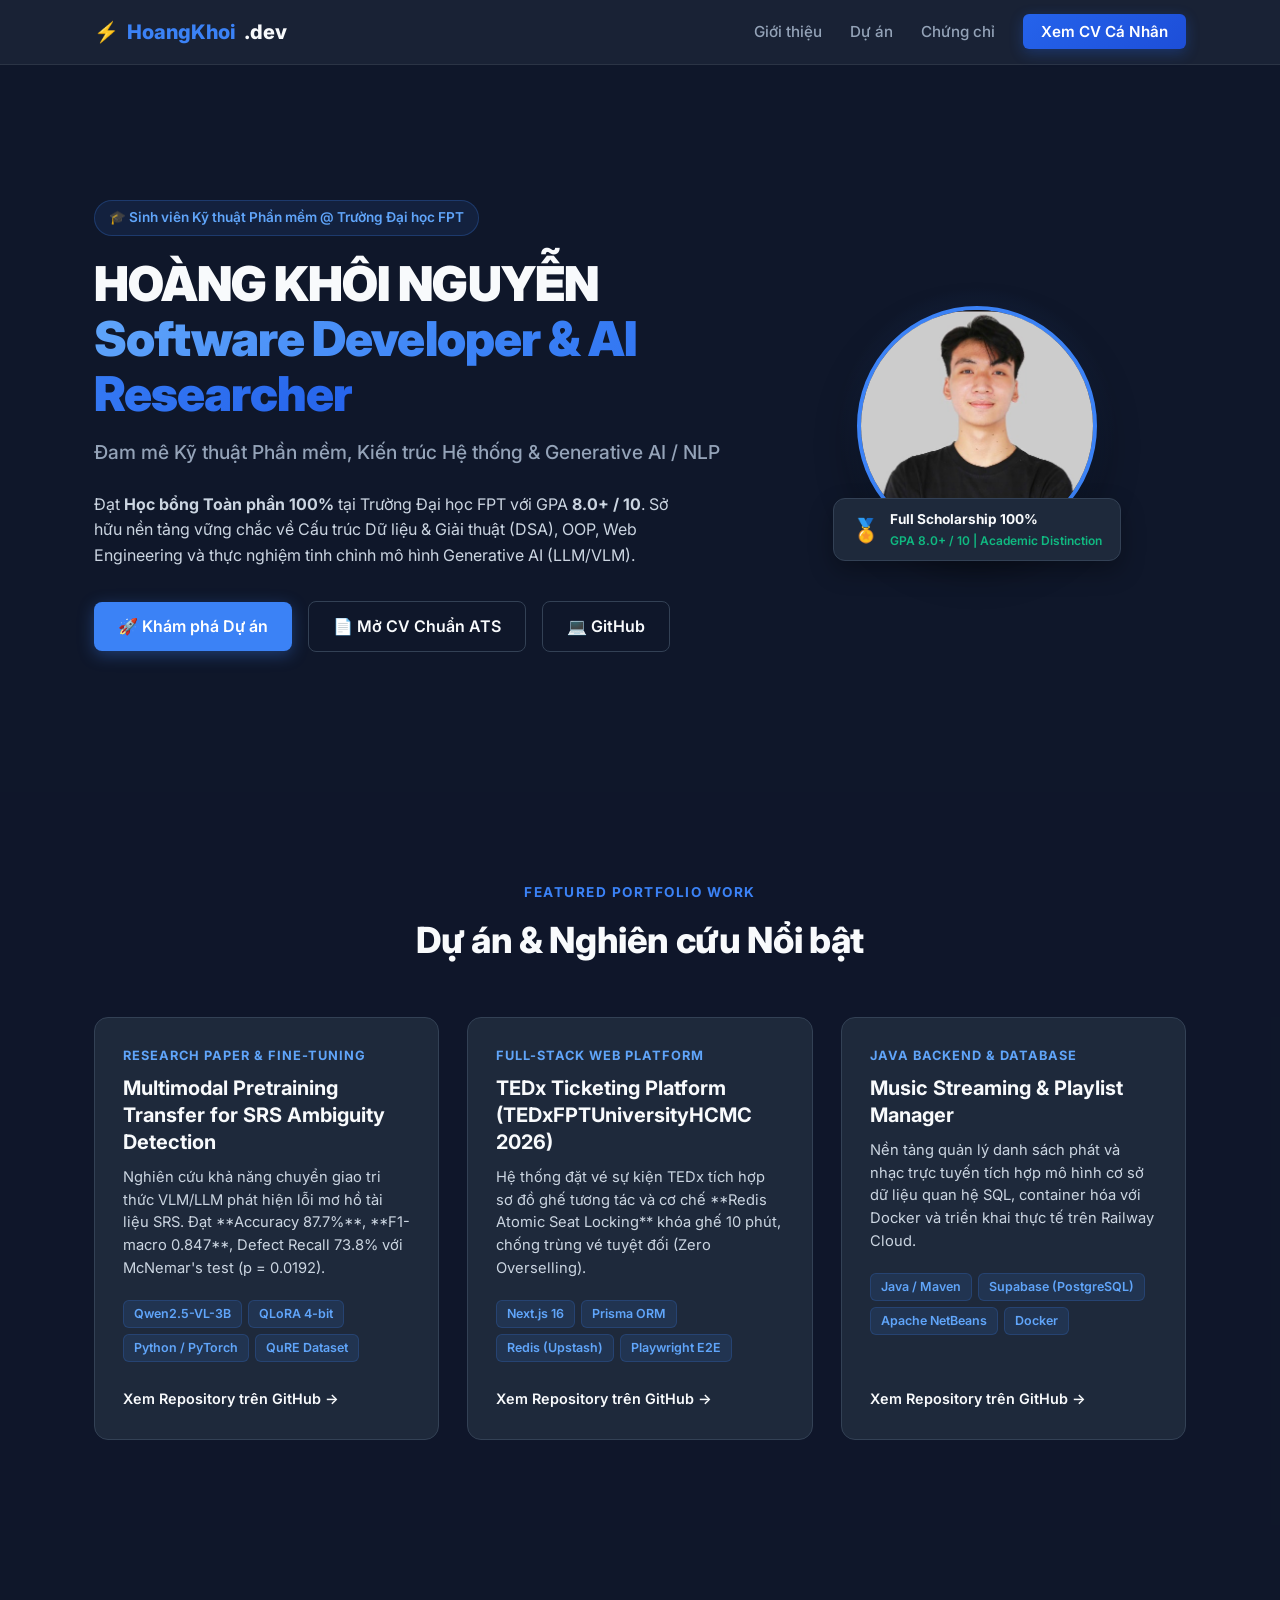
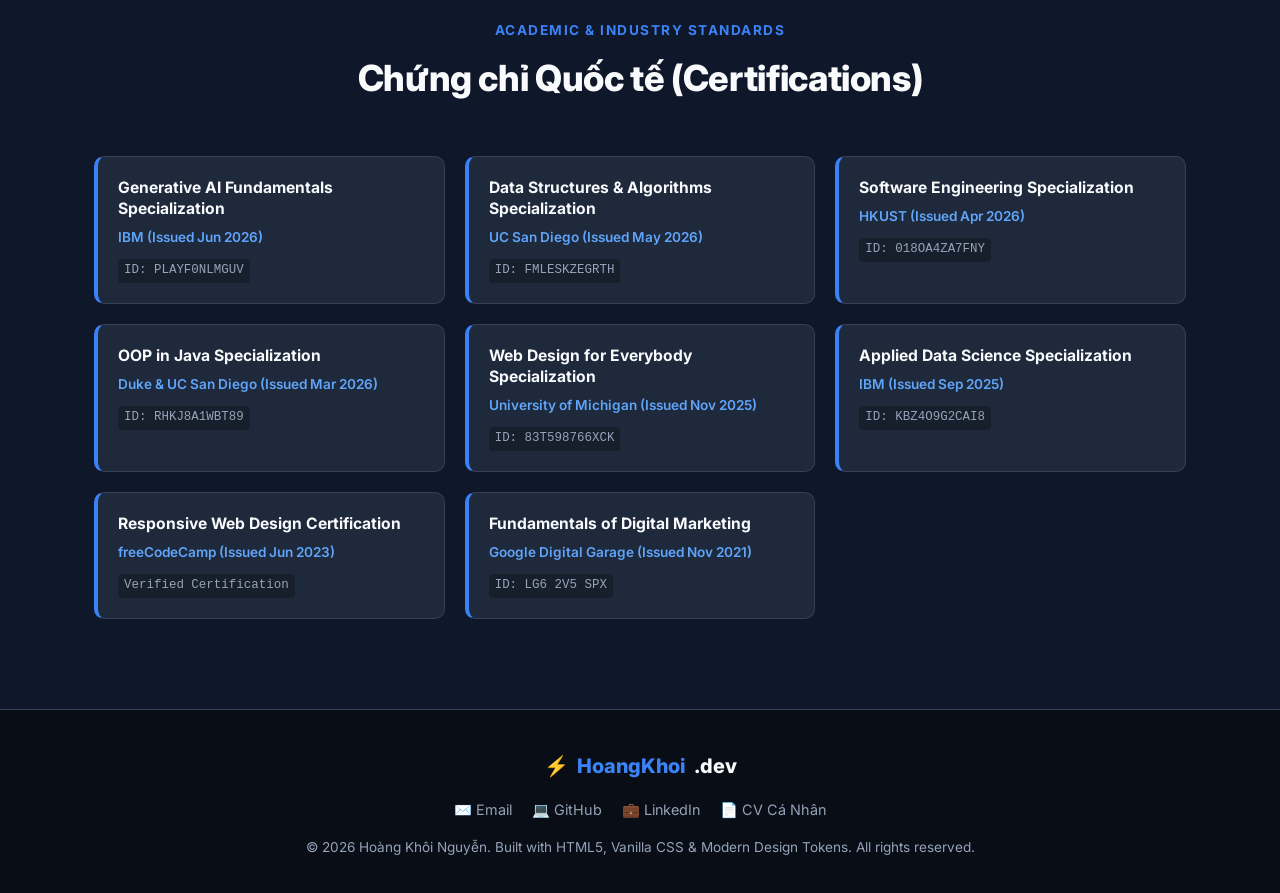
==== index.html @ f11541a6 "feat: initial commit for personal portfolio and interactive CV project" ====
<!DOCTYPE html>
<html lang="vi">

<head>
    <meta charset="UTF-8">
    <meta name="viewport" content="width=device-width, initial-scale=1.0">
    <title>Hoàng Khôi Nguyễn | Portfolio & Software Developer</title>
    <meta name="description" content="Portfolio cá nhân của Hoàng Khôi Nguyễn - Software Developer & AI Researcher. Học bổng 100% Đại học FPT, GPA 8.0+. Chuyên về Java, Web Engineering, Generative AI & NLP.">
    
    <!-- Modern Typography: Inter -->
    <link rel="preconnect" href="https://fonts.googleapis.com">
    <link rel="preconnect" href="https://fonts.gstatic.com" crossorigin>
    <link href="https://fonts.googleapis.com/css2?family=Inter:wght@300;400;500;600;700;800;900&display=swap" rel="stylesheet">

    <style>
        :root {
            --bg-dark: #0f172a;          /* Slate 900 */
            --bg-card: #1e293b;          /* Slate 800 */
            --bg-card-hover: #334155;    /* Slate 700 */
            --brand-primary: #3b82f6;    /* Blue 500 */
            --brand-accent: #60a5fa;     /* Blue 400 */
            --emerald-accent: #10b981;   /* Emerald 500 */
            --text-heading: #f8fafc;     /* Slate 50 */
            --text-body: #cbd5e1;        /* Slate 300 */
            --text-muted: #94a3b8;       /* Slate 400 */
            --border-color: #334155;     /* Slate 700 */
            --glass-bg: rgba(30, 41, 59, 0.7);
        }

        * {
            box-sizing: border-box;
            margin: 0;
            padding: 0;
        }

        html {
            scroll-behavior: smooth;
        }

        body {
            font-family: 'Inter', -apple-system, BlinkMacSystemFont, sans-serif;
            background-color: var(--bg-dark);
            color: var(--text-body);
            line-height: 1.6;
            overflow-x: hidden;
        }

        /* NAVIGATION BAR */
        nav.navbar {
            position: fixed;
            top: 0;
            left: 0;
            width: 100%;
            z-index: 1000;
            background: var(--glass-bg);
            backdrop-filter: blur(12px);
            -webkit-backdrop-filter: blur(12px);
            border-bottom: 1px solid rgba(255, 255, 255, 0.08);
            padding: 16px 0;
        }

        .nav-container {
            max-width: 1140px;
            margin: 0 auto;
            padding: 0 24px;
            display: flex;
            justify-content: space-between;
            align-items: center;
        }

        .logo {
            font-size: 1.25rem;
            font-weight: 800;
            color: var(--text-heading);
            text-decoration: none;
            display: flex;
            align-items: center;
            gap: 8px;
        }

        .logo span {
            color: var(--brand-primary);
        }

        .nav-links {
            display: flex;
            align-items: center;
            gap: 28px;
            list-style: none;
        }

        .nav-link {
            color: var(--text-muted);
            text-decoration: none;
            font-weight: 500;
            font-size: 0.95rem;
            transition: color 0.2s ease;
        }

        .nav-link:hover {
            color: var(--brand-primary);
        }

        .btn-cv {
            background: linear-gradient(135deg, #2563eb 0%, #1d4ed8 100%);
            color: #ffffff !important;
            padding: 8px 18px;
            border-radius: 6px;
            font-weight: 600;
            box-shadow: 0 4px 14px rgba(37, 99, 235, 0.3);
            transition: transform 0.2s ease, box-shadow 0.2s ease;
        }

        .btn-cv:hover {
            transform: translateY(-1px);
            box-shadow: 0 6px 20px rgba(37, 99, 235, 0.4);
        }

        /* CONTAINER */
        .container {
            max-width: 1140px;
            margin: 0 auto;
            padding: 0 24px;
        }

        /* HERO SECTION */
        section.hero {
            padding: 140px 0 80px 0;
            display: flex;
            align-items: center;
            min-height: 88vh;
        }

        .hero-grid {
            display: grid;
            grid-template-columns: 1.2fr 0.8fr;
            gap: 48px;
            align-items: center;
        }

        .hero-badge {
            display: inline-flex;
            align-items: center;
            gap: 8px;
            background: rgba(59, 130, 246, 0.1);
            border: 1px solid rgba(59, 130, 246, 0.25);
            color: var(--brand-accent);
            padding: 6px 14px;
            border-radius: 20px;
            font-size: 0.85rem;
            font-weight: 600;
            margin-bottom: 20px;
        }

        .hero-title {
            font-size: 3rem;
            font-weight: 900;
            color: var(--text-heading);
            line-height: 1.15;
            letter-spacing: -0.02em;
            margin-bottom: 16px;
        }

        .hero-title span {
            background: linear-gradient(135deg, #60a5fa 0%, #3b82f6 50%, #2563eb 100%);
            -webkit-background-clip: text;
            -webkit-text-fill-color: transparent;
        }

        .hero-subtitle {
            font-size: 1.2rem;
            color: var(--text-muted);
            margin-bottom: 24px;
            font-weight: 500;
        }

        .hero-bio {
            font-size: 1rem;
            color: var(--text-body);
            margin-bottom: 32px;
            max-width: 600px;
        }

        .hero-actions {
            display: flex;
            align-items: center;
            gap: 16px;
            flex-wrap: wrap;
        }

        .btn-primary {
            background: var(--brand-primary);
            color: #ffffff;
            padding: 12px 24px;
            border-radius: 8px;
            font-weight: 600;
            text-decoration: none;
            display: inline-flex;
            align-items: center;
            gap: 8px;
            box-shadow: 0 4px 16px rgba(59, 130, 246, 0.35);
            transition: all 0.2s ease;
        }

        .btn-primary:hover {
            background: #2563eb;
            transform: translateY(-2px);
            box-shadow: 0 8px 24px rgba(59, 130, 246, 0.45);
        }

        .btn-secondary {
            background: transparent;
            color: var(--text-heading);
            border: 1px solid var(--border-color);
            padding: 12px 24px;
            border-radius: 8px;
            font-weight: 600;
            text-decoration: none;
            display: inline-flex;
            align-items: center;
            gap: 8px;
            transition: all 0.2s ease;
        }

        .btn-secondary:hover {
            border-color: var(--brand-primary);
            color: var(--brand-primary);
            background: rgba(59, 130, 246, 0.05);
        }

        /* HERO AVATAR CARD */
        .hero-avatar-wrapper {
            position: relative;
            display: flex;
            justify-content: center;
        }

        .avatar-glow {
            position: absolute;
            width: 280px;
            height: 280px;
            background: radial-gradient(circle, rgba(59, 130, 246, 0.35) 0%, rgba(15, 23, 42, 0) 70%);
            border-radius: 50%;
            top: 50%;
            left: 50%;
            transform: translate(-50%, -50%);
            z-index: 0;
        }

        .hero-avatar {
            width: 240px;
            height: 240px;
            border-radius: 50%;
            object-fit: cover;
            object-position: center 35%;
            border: 4px solid var(--brand-primary);
            box-shadow: 0 20px 40px rgba(0, 0, 0, 0.4);
            position: relative;
            z-index: 1;
        }

        .badge-card {
            position: absolute;
            bottom: -15px;
            background: var(--bg-card);
            border: 1px solid var(--border-color);
            padding: 10px 18px;
            border-radius: 12px;
            z-index: 2;
            display: flex;
            align-items: center;
            gap: 10px;
            box-shadow: 0 10px 25px rgba(0, 0, 0, 0.3);
        }

        .badge-icon {
            font-size: 1.4rem;
        }

        .badge-text {
            font-size: 0.85rem;
            font-weight: 700;
            color: var(--text-heading);
        }

        .badge-sub {
            font-size: 0.75rem;
            color: var(--emerald-accent);
            font-weight: 600;
        }

        /* SECTION HEADING */
        .section-header {
            text-align: center;
            margin-bottom: 48px;
        }

        .section-tag {
            color: var(--brand-primary);
            font-weight: 700;
            font-size: 0.85rem;
            text-transform: uppercase;
            letter-spacing: 1.5px;
            margin-bottom: 8px;
            display: block;
        }

        .section-title {
            font-size: 2.25rem;
            font-weight: 800;
            color: var(--text-heading);
            letter-spacing: -0.01em;
        }

        /* PROJECTS GRID */
        section.projects {
            padding: 90px 0;
            background: rgba(15, 23, 42, 0.6);
        }

        .projects-grid {
            display: grid;
            grid-template-columns: repeat(auto-fit, minmax(340px, 1fr));
            gap: 28px;
        }

        .project-card {
            background: var(--bg-card);
            border: 1px solid var(--border-color);
            border-radius: 14px;
            padding: 28px;
            display: flex;
            flex-direction: column;
            justify-content: space-between;
            transition: all 0.25 ease;
            position: relative;
        }

        .project-card:hover {
            transform: translateY(-5px);
            border-color: var(--brand-primary);
            box-shadow: 0 12px 30px rgba(0, 0, 0, 0.3);
        }

        .project-header {
            margin-bottom: 16px;
        }

        .project-type {
            font-size: 0.8rem;
            font-weight: 700;
            color: var(--brand-accent);
            text-transform: uppercase;
            letter-spacing: 1px;
            margin-bottom: 8px;
            display: block;
        }

        .project-name {
            font-size: 1.25rem;
            font-weight: 700;
            color: var(--text-heading);
            margin-bottom: 10px;
            line-height: 1.35;
        }

        .project-desc {
            font-size: 0.92rem;
            color: var(--text-body);
            margin-bottom: 20px;
            line-height: 1.55;
        }

        .project-tags {
            display: flex;
            flex-wrap: wrap;
            gap: 6px;
            margin-bottom: 24px;
        }

        .project-tag {
            background: rgba(59, 130, 246, 0.12);
            color: var(--brand-accent);
            border: 1px solid rgba(59, 130, 246, 0.2);
            font-size: 0.78rem;
            font-weight: 600;
            padding: 3px 10px;
            border-radius: 6px;
        }

        .project-link {
            color: var(--text-heading);
            text-decoration: none;
            font-weight: 600;
            font-size: 0.9rem;
            display: inline-flex;
            align-items: center;
            gap: 6px;
            transition: color 0.2s ease;
        }

        .project-link:hover {
            color: var(--brand-primary);
        }

        /* CERTIFICATIONS SECTION */
        section.certifications {
            padding: 90px 0;
        }

        .certs-grid {
            display: grid;
            grid-template-columns: repeat(auto-fit, minmax(260px, 1fr));
            gap: 20px;
        }

        .cert-box {
            background: var(--bg-card);
            border: 1px solid var(--border-color);
            border-left: 4px solid var(--brand-primary);
            border-radius: 10px;
            padding: 20px;
            transition: transform 0.2s ease;
        }

        .cert-box:hover {
            transform: translateY(-3px);
            border-color: var(--brand-primary);
        }

        .cert-title-text {
            font-size: 0.98rem;
            font-weight: 700;
            color: var(--text-heading);
            margin-bottom: 8px;
            line-height: 1.35;
        }

        .cert-org-text {
            font-size: 0.85rem;
            color: var(--brand-accent);
            font-weight: 600;
            margin-bottom: 6px;
        }

        .cert-code {
            font-family: monospace;
            font-size: 0.78rem;
            color: var(--text-muted);
            background: rgba(0, 0, 0, 0.25);
            padding: 2px 6px;
            border-radius: 4px;
            display: inline-block;
        }

        /* FOOTER */
        footer {
            border-top: 1px solid var(--border-color);
            padding: 40px 0;
            background: #090d16;
            text-align: center;
        }

        .footer-content {
            display: flex;
            flex-direction: column;
            align-items: center;
            gap: 16px;
        }

        .footer-links {
            display: flex;
            gap: 20px;
        }

        .footer-link {
            color: var(--text-muted);
            text-decoration: none;
            font-size: 0.9rem;
            transition: color 0.2s ease;
        }

        .footer-link:hover {
            color: var(--brand-primary);
        }

        .copyright {
            font-size: 0.85rem;
            color: var(--text-muted);
        }

        /* RESPONSIVE */
        @media (max-width: 868px) {
            .hero-grid {
                grid-template-columns: 1fr;
                text-align: center;
            }
            .hero-bio {
                margin: 0 auto 32px auto;
            }
            .hero-actions {
                justify-content: center;
            }
            .hero-avatar-wrapper {
                margin-top: 20px;
            }
            .nav-links {
                display: none;
            }
        }
    </style>
</head>

<body>

    <!-- NAVIGATION BAR -->
    <nav class="navbar">
        <div class="nav-container">
            <a href="index.html" class="logo">
                ⚡ <span>HoangKhoi</span>.dev
            </a>
            <ul class="nav-links">
                <li><a href="#about" class="nav-link">Giới thiệu</a></li>
                <li><a href="#projects" class="nav-link">Dự án</a></li>
                <li><a href="#certifications" class="nav-link">Chứng chỉ</a></li>
                <li><a href="cv.html" class="nav-link btn-cv">Xem CV Cá Nhân</a></li>
            </ul>
        </div>
    </nav>

    <!-- HERO SECTION -->
    <section class="hero" id="about">
        <div class="container">
            <div class="hero-grid">
                <div class="hero-content">
                    <div class="hero-badge">
                        🎓 Sinh viên Kỹ thuật Phần mềm @ Trường Đại học FPT
                    </div>
                    <h1 class="hero-title">
                        HOÀNG KHÔI NGUYỄN<br>
                        <span>Software Developer & AI Researcher</span>
                    </h1>
                    <p class="hero-subtitle">
                        Đam mê Kỹ thuật Phần mềm, Kiến trúc Hệ thống & Generative AI / NLP
                    </p>
                    <p class="hero-bio">
                        Đạt <strong>Học bổng Toàn phần 100%</strong> tại Trường Đại học FPT với GPA <strong>8.0+ / 10</strong>. Sở hữu nền tảng vững chắc về Cấu trúc Dữ liệu & Giải thuật (DSA), OOP, Web Engineering và thực nghiệm tinh chỉnh mô hình Generative AI (LLM/VLM).
                    </p>
                    <div class="hero-actions">
                        <a href="#projects" class="btn-primary">
                            🚀 Khám phá Dự án
                        </a>
                        <a href="cv.html" class="btn-secondary">
                            📄 Mở CV Chuẩn ATS
                        </a>
                        <a href="https://github.com/HoangKhoi1704" target="_blank" class="btn-secondary">
                            💻 GitHub
                        </a>
                    </div>
                </div>

                <div class="hero-avatar-wrapper">
                    <div class="avatar-glow"></div>
                    <img src="./assets/images/avatar.png" alt="Hoàng Khôi Nguyễn" class="hero-avatar">
                    <div class="badge-card">
                        <div class="badge-icon">🏅</div>
                        <div>
                            <div class="badge-text">Full Scholarship 100%</div>
                            <div class="badge-sub">GPA 8.0+ / 10 | Academic Distinction</div>
                        </div>
                    </div>
                </div>
            </div>
        </div>
    </section>

    <!-- PROJECTS SECTION -->
    <section class="projects" id="projects">
        <div class="container">
            <div class="section-header">
                <span class="section-tag">Featured Portfolio Work</span>
                <h2 class="section-title">Dự án & Nghiên cứu Nổi bật</h2>
            </div>

            <div class="projects-grid">
                <!-- Project 1 -->
                <div class="project-card">
                    <div>
                        <span class="project-type">Research Paper & Fine-tuning</span>
                        <h3 class="project-name">Multimodal Pretraining Transfer for SRS Ambiguity Detection</h3>
                        <p class="project-desc">
                            Nghiên cứu khả năng chuyển giao tri thức VLM/LLM phát hiện lỗi mơ hồ tài liệu SRS. Đạt **Accuracy 87.7%**, **F1-macro 0.847**, Defect Recall 73.8% với McNemar's test (p = 0.0192).
                        </p>
                        <div class="project-tags">
                            <span class="project-tag">Qwen2.5-VL-3B</span>
                            <span class="project-tag">QLoRA 4-bit</span>
                            <span class="project-tag">Python / PyTorch</span>
                            <span class="project-tag">QuRE Dataset</span>
                        </div>
                    </div>
                    <div>
                        <a href="https://github.com/HoangKhoi1704/VLM-in-ambiguity-RE" target="_blank" class="project-link">
                            Xem Repository trên GitHub →
                        </a>
                    </div>
                </div>

                <!-- Project 2 -->
                <div class="project-card">
                    <div>
                        <span class="project-type">Full-stack Web Platform</span>
                        <h3 class="project-name">TEDx Ticketing Platform (TEDxFPTUniversityHCMC 2026)</h3>
                        <p class="project-desc">
                            Hệ thống đặt vé sự kiện TEDx tích hợp sơ đồ ghế tương tác và cơ chế **Redis Atomic Seat Locking** khóa ghế 10 phút, chống trùng vé tuyệt đối (Zero Overselling).
                        </p>
                        <div class="project-tags">
                            <span class="project-tag">Next.js 16</span>
                            <span class="project-tag">Prisma ORM</span>
                            <span class="project-tag">Redis (Upstash)</span>
                            <span class="project-tag">Playwright E2E</span>
                        </div>
                    </div>
                    <div>
                        <a href="https://github.com/ttphats/project-detedxs26" target="_blank" class="project-link">
                            Xem Repository trên GitHub →
                        </a>
                    </div>
                </div>

                <!-- Project 3 -->
                <div class="project-card">
                    <div>
                        <span class="project-type">Java Backend & Database</span>
                        <h3 class="project-name">Music Streaming & Playlist Manager</h3>
                        <p class="project-desc">
                            Nền tảng quản lý danh sách phát và nhạc trực tuyến tích hợp mô hình cơ sở dữ liệu quan hệ SQL, container hóa với Docker và triển khai thực tế trên Railway Cloud.
                        </p>
                        <div class="project-tags">
                            <span class="project-tag">Java / Maven</span>
                            <span class="project-tag">Supabase (PostgreSQL)</span>
                            <span class="project-tag">Apache NetBeans</span>
                            <span class="project-tag">Docker</span>
                        </div>
                    </div>
                    <div>
                        <a href="https://github.com/MusicStreamingPlaylistManager/MusicStreamingPlaylistManager" target="_blank" class="project-link">
                            Xem Repository trên GitHub →
                        </a>
                    </div>
                </div>
            </div>
        </div>
    </section>

    <!-- CERTIFICATIONS SECTION -->
    <section class="certifications" id="certifications">
        <div class="container">
            <div class="section-header">
                <span class="section-tag">Academic & Industry Standards</span>
                <h2 class="section-title">Chứng chỉ Quốc tế (Certifications)</h2>
            </div>

            <div class="certs-grid">
                <div class="cert-box">
                    <div class="cert-title-text">Generative AI Fundamentals Specialization</div>
                    <div class="cert-org-text">IBM (Issued Jun 2026)</div>
                    <div class="cert-code">ID: PLAYF0NLMGUV</div>
                </div>

                <div class="cert-box">
                    <div class="cert-title-text">Data Structures & Algorithms Specialization</div>
                    <div class="cert-org-text">UC San Diego (Issued May 2026)</div>
                    <div class="cert-code">ID: FMLESKZEGRTH</div>
                </div>

                <div class="cert-box">
                    <div class="cert-title-text">Software Engineering Specialization</div>
                    <div class="cert-org-text">HKUST (Issued Apr 2026)</div>
                    <div class="cert-code">ID: 018OA4ZA7FNY</div>
                </div>

                <div class="cert-box">
                    <div class="cert-title-text">OOP in Java Specialization</div>
                    <div class="cert-org-text">Duke & UC San Diego (Issued Mar 2026)</div>
                    <div class="cert-code">ID: RHKJ8A1WBT89</div>
                </div>

                <div class="cert-box">
                    <div class="cert-title-text">Web Design for Everybody Specialization</div>
                    <div class="cert-org-text">University of Michigan (Issued Nov 2025)</div>
                    <div class="cert-code">ID: 83T598766XCK</div>
                </div>

                <div class="cert-box">
                    <div class="cert-title-text">Applied Data Science Specialization</div>
                    <div class="cert-org-text">IBM (Issued Sep 2025)</div>
                    <div class="cert-code">ID: KBZ4O9G2CAI8</div>
                </div>

                <div class="cert-box">
                    <div class="cert-title-text">Responsive Web Design Certification</div>
                    <div class="cert-org-text">freeCodeCamp (Issued Jun 2023)</div>
                    <div class="cert-code">Verified Certification</div>
                </div>

                <div class="cert-box">
                    <div class="cert-title-text">Fundamentals of Digital Marketing</div>
                    <div class="cert-org-text">Google Digital Garage (Issued Nov 2021)</div>
                    <div class="cert-code">ID: LG6 2V5 SPX</div>
                </div>
            </div>
        </div>
    </section>

    <!-- FOOTER -->
    <footer>
        <div class="container footer-content">
            <div class="logo">
                ⚡ <span>HoangKhoi</span>.dev
            </div>
            <div class="footer-links">
                <a href="mailto:nguyenhoangkhoi2k6@gmail.com" class="footer-link">✉️ Email</a>
                <a href="https://github.com/HoangKhoi1704" target="_blank" class="footer-link">💻 GitHub</a>
                <a href="https://www.linkedin.com/in/nguy%E1%BB%85n-ho%C3%A0ng-kh%C3%B4i-05b227220/" target="_blank" class="footer-link">💼 LinkedIn</a>
                <a href="cv.html" class="footer-link">📄 CV Cá Nhân</a>
            </div>
            <div class="copyright">
                © 2026 Hoàng Khôi Nguyễn. Built with HTML5, Vanilla CSS & Modern Design Tokens. All rights reserved.
            </div>
        </div>
    </footer>

</body>

</html>
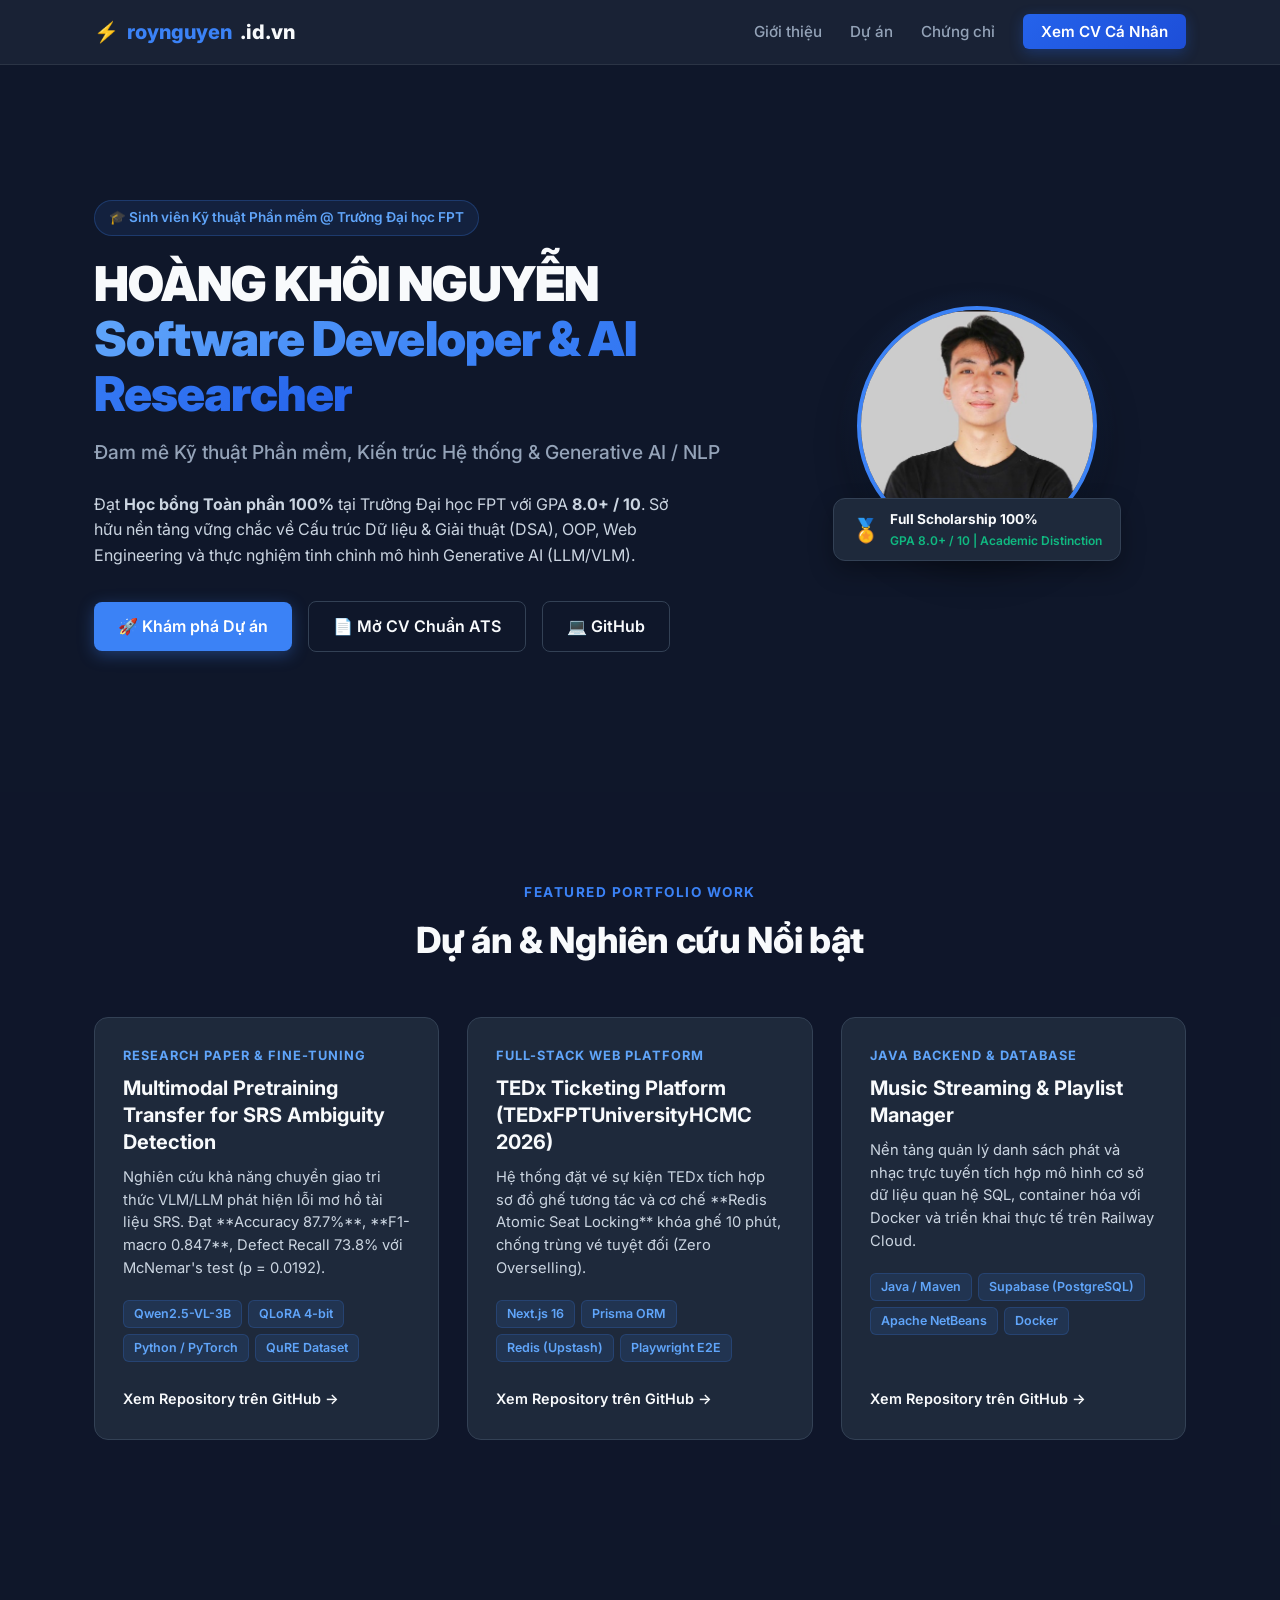
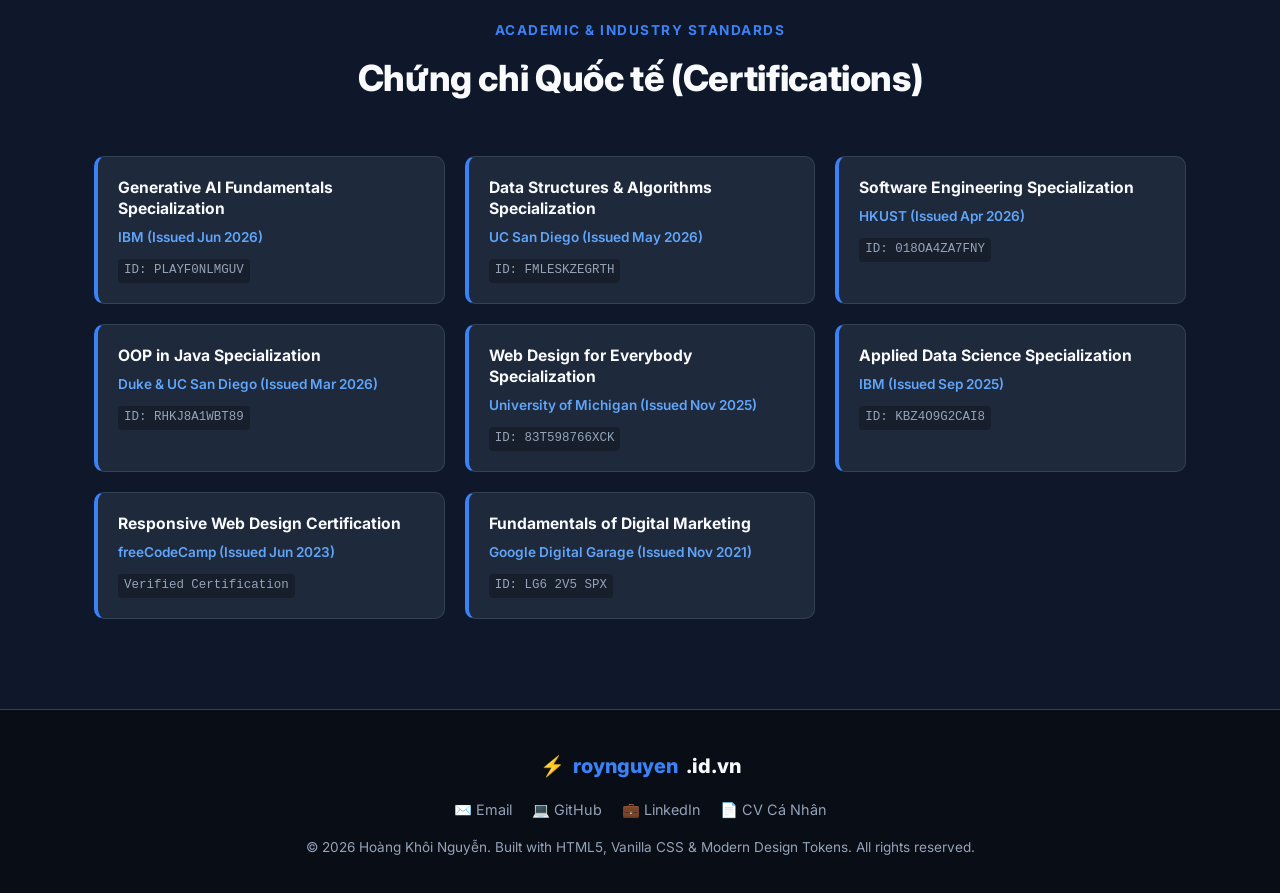
==== commit e3de1b19: "style: update website logo branding to roynguyen.id.vn" ====
--- a/index.html
+++ b/index.html
@@ -517,7 +517,7 @@
     <nav class="navbar">
         <div class="nav-container">
             <a href="index.html" class="logo">
-                ⚡ <span>HoangKhoi</span>.dev
+                ⚡ <span>roynguyen</span>.id.vn
             </a>
             <ul class="nav-links">
                 <li><a href="#about" class="nav-link">Giới thiệu</a></li>
@@ -716,7 +716,7 @@
     <footer>
         <div class="container footer-content">
             <div class="logo">
-                ⚡ <span>HoangKhoi</span>.dev
+                ⚡ <span>roynguyen</span>.id.vn
             </div>
             <div class="footer-links">
                 <a href="mailto:nguyenhoangkhoi2k6@gmail.com" class="footer-link">✉️ Email</a>
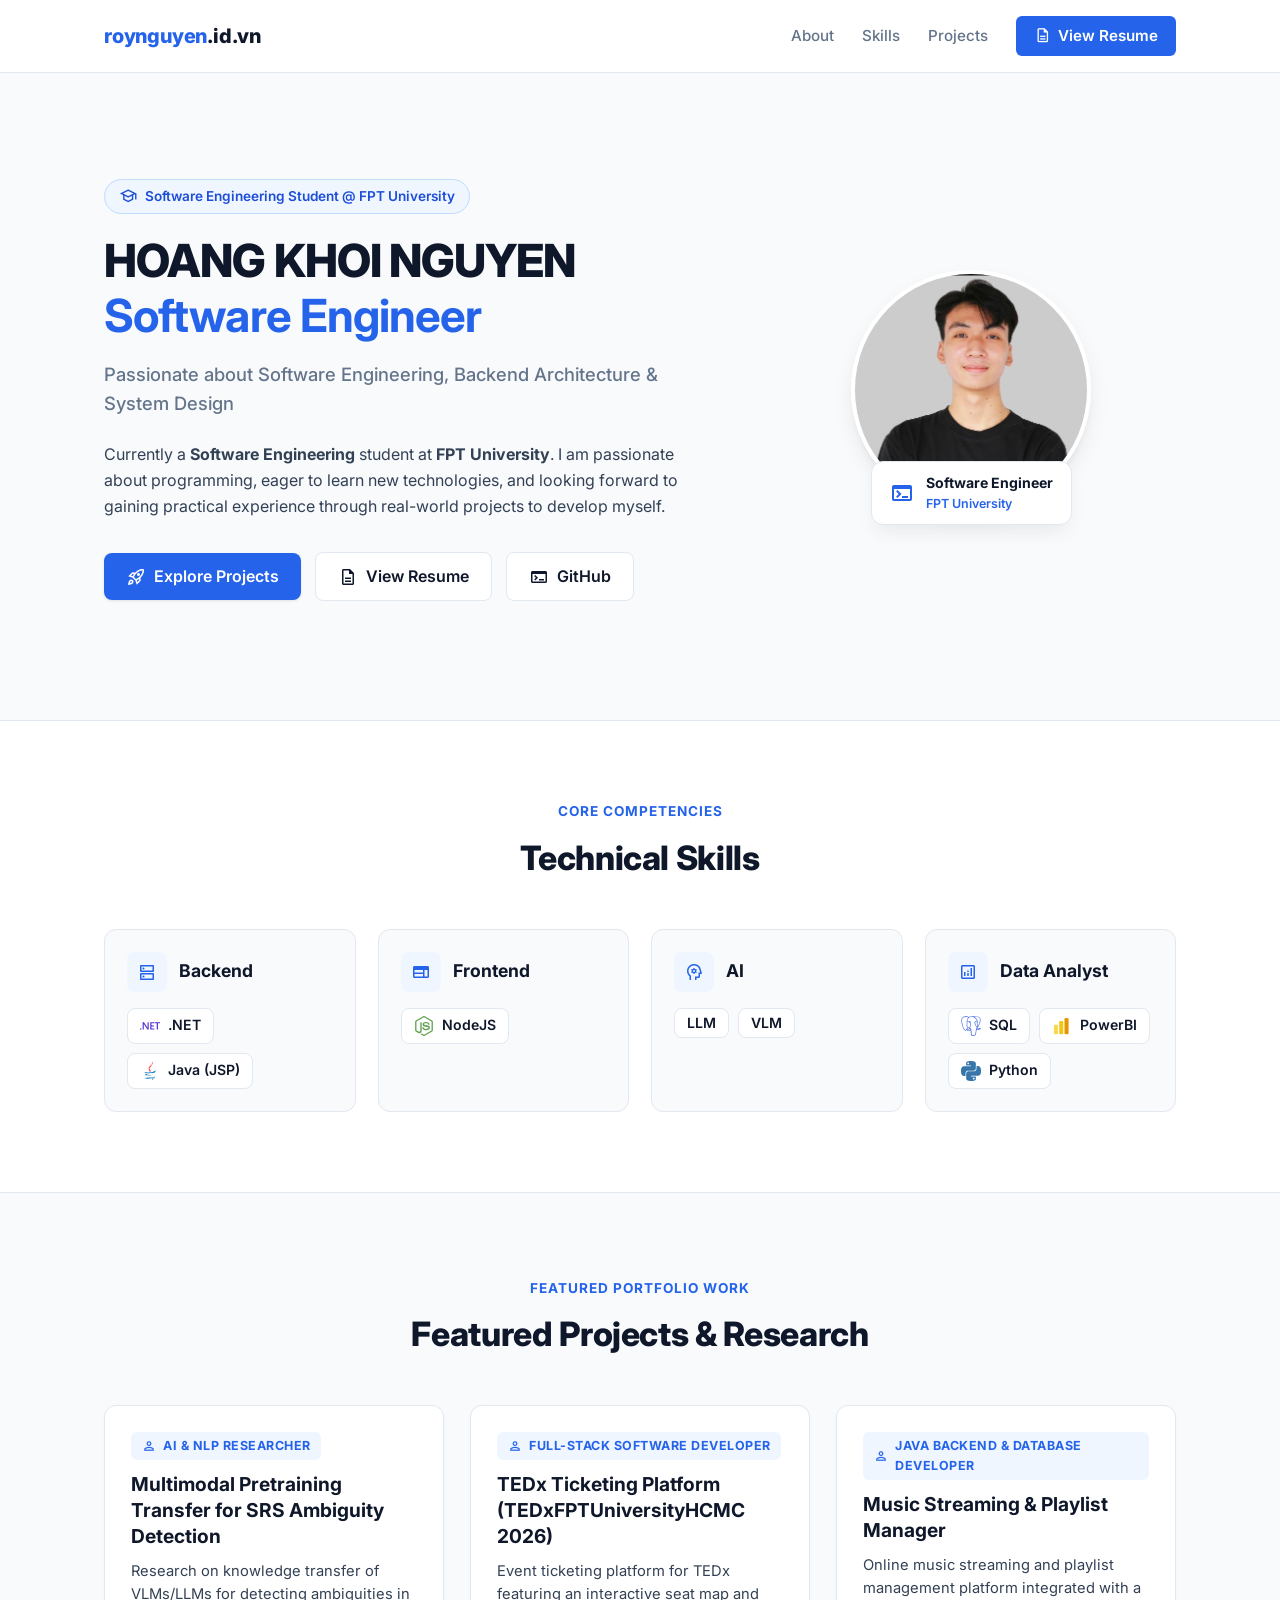
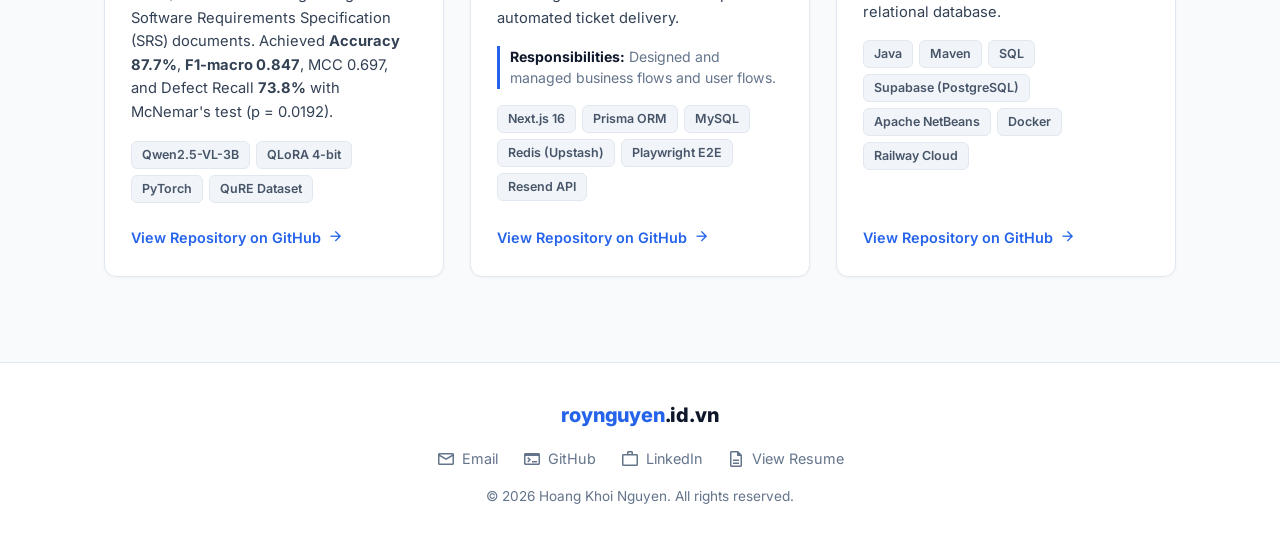
==== commit 7991d86f: "update readme and web. CV not yet" ====
--- a/index.html
+++ b/index.html
@@ -1,30 +1,38 @@
 <!DOCTYPE html>
-<html lang="vi">
+<html lang="en">
 
 <head>
     <meta charset="UTF-8">
     <meta name="viewport" content="width=device-width, initial-scale=1.0">
-    <title>Hoàng Khôi Nguyễn | Portfolio & Software Developer</title>
-    <meta name="description" content="Portfolio cá nhân của Hoàng Khôi Nguyễn - Software Developer & AI Researcher. Học bổng 100% Đại học FPT, GPA 8.0+. Chuyên về Java, Web Engineering, Generative AI & NLP.">
-    
+    <title>Hoang Khoi Nguyen | Software Engineer Portfolio</title>
+    <meta name="description"
+        content="Personal portfolio of Hoang Khoi Nguyen - Software Engineer at FPT University. Experienced in Backend, Full-stack Web Development, and Data Analysis.">
+
     <!-- Modern Typography: Inter -->
     <link rel="preconnect" href="https://fonts.googleapis.com">
     <link rel="preconnect" href="https://fonts.gstatic.com" crossorigin>
-    <link href="https://fonts.googleapis.com/css2?family=Inter:wght@300;400;500;600;700;800;900&display=swap" rel="stylesheet">
+    <link href="https://fonts.googleapis.com/css2?family=Inter:wght@300;400;500;600;700;800&display=swap"
+        rel="stylesheet">
+
+    <!-- Google Material Symbols Outlined -->
+    <link rel="stylesheet"
+        href="https://fonts.googleapis.com/css2?family=Material+Symbols+Outlined:opsz,wght,FILL,GRAD@20..48,100..700,0..1,-50..200" />
 
     <style>
         :root {
-            --bg-dark: #0f172a;          /* Slate 900 */
-            --bg-card: #1e293b;          /* Slate 800 */
-            --bg-card-hover: #334155;    /* Slate 700 */
-            --brand-primary: #3b82f6;    /* Blue 500 */
-            --brand-accent: #60a5fa;     /* Blue 400 */
-            --emerald-accent: #10b981;   /* Emerald 500 */
-            --text-heading: #f8fafc;     /* Slate 50 */
-            --text-body: #cbd5e1;        /* Slate 300 */
-            --text-muted: #94a3b8;       /* Slate 400 */
-            --border-color: #334155;     /* Slate 700 */
-            --glass-bg: rgba(30, 41, 59, 0.7);
+            --bg-body: #f8fafc;          /* Slate 50 */
+            --bg-surface: #ffffff;       /* Pure white */
+            --bg-surface-hover: #f1f5f9; /* Slate 100 */
+            --brand-primary: #2563eb;    /* Royal Blue 600 */
+            --brand-hover: #1d4ed8;      /* Blue 700 */
+            --brand-accent: #3b82f6;     /* Blue 500 */
+            --text-heading: #0f172a;     /* Slate 900 */
+            --text-body: #334155;        /* Slate 700 */
+            --text-muted: #64748b;       /* Slate 500 */
+            --border-color: #e2e8f0;     /* Slate 200 */
+            --border-hover: #cbd5e1;     /* Slate 300 */
+            --badge-bg: #eff6ff;         /* Blue 50 */
+            --badge-text: #1d4ed8;       /* Blue 700 */
         }
 
         * {
@@ -39,10 +47,28 @@
 
         body {
             font-family: 'Inter', -apple-system, BlinkMacSystemFont, sans-serif;
-            background-color: var(--bg-dark);
+            background-color: var(--bg-body);
             color: var(--text-body);
             line-height: 1.6;
             overflow-x: hidden;
+        }
+
+        /* GOOGLE MATERIAL SYMBOLS */
+        .material-symbols-outlined {
+            font-family: 'Material Symbols Outlined';
+            font-weight: normal;
+            font-style: normal;
+            font-size: 20px;
+            line-height: 1;
+            letter-spacing: normal;
+            text-transform: none;
+            display: inline-block;
+            white-space: nowrap;
+            word-wrap: normal;
+            direction: ltr;
+            -webkit-font-feature-settings: 'liga';
+            -webkit-font-smoothing: antialiased;
+            vertical-align: middle;
         }
 
         /* NAVIGATION BAR */
@@ -52,15 +78,15 @@
             left: 0;
             width: 100%;
             z-index: 1000;
-            background: var(--glass-bg);
-            backdrop-filter: blur(12px);
-            -webkit-backdrop-filter: blur(12px);
-            border-bottom: 1px solid rgba(255, 255, 255, 0.08);
+            background: rgba(255, 255, 255, 0.94);
+            backdrop-filter: blur(10px);
+            -webkit-backdrop-filter: blur(10px);
+            border-bottom: 1px solid var(--border-color);
             padding: 16px 0;
         }
 
         .nav-container {
-            max-width: 1140px;
+            max-width: 1120px;
             margin: 0 auto;
             padding: 0 24px;
             display: flex;
@@ -75,7 +101,7 @@
             text-decoration: none;
             display: flex;
             align-items: center;
-            gap: 8px;
+            letter-spacing: -0.01em;
         }
 
         .logo span {
@@ -102,33 +128,36 @@
         }
 
         .btn-cv {
-            background: linear-gradient(135deg, #2563eb 0%, #1d4ed8 100%);
+            background: var(--brand-primary);
             color: #ffffff !important;
             padding: 8px 18px;
             border-radius: 6px;
             font-weight: 600;
-            box-shadow: 0 4px 14px rgba(37, 99, 235, 0.3);
-            transition: transform 0.2s ease, box-shadow 0.2s ease;
+            transition: background 0.2s ease, transform 0.2s ease;
+            display: inline-flex;
+            align-items: center;
+            gap: 6px;
         }
 
         .btn-cv:hover {
+            background: var(--brand-hover);
             transform: translateY(-1px);
-            box-shadow: 0 6px 20px rgba(37, 99, 235, 0.4);
         }
 
         /* CONTAINER */
         .container {
-            max-width: 1140px;
+            max-width: 1120px;
             margin: 0 auto;
             padding: 0 24px;
         }
 
         /* HERO SECTION */
         section.hero {
-            padding: 140px 0 80px 0;
-            display: flex;
-            align-items: center;
-            min-height: 88vh;
+            padding: 130px 0 70px 0;
+            display: flex;
+            align-items: center;
+            min-height: 80vh;
+            background: var(--bg-body);
         }
 
         .hero-grid {
@@ -142,9 +171,9 @@
             display: inline-flex;
             align-items: center;
             gap: 8px;
-            background: rgba(59, 130, 246, 0.1);
-            border: 1px solid rgba(59, 130, 246, 0.25);
-            color: var(--brand-accent);
+            background: var(--badge-bg);
+            border: 1px solid #bfdbfe;
+            color: var(--badge-text);
             padding: 6px 14px;
             border-radius: 20px;
             font-size: 0.85rem;
@@ -153,24 +182,23 @@
         }
 
         .hero-title {
-            font-size: 3rem;
-            font-weight: 900;
+            font-size: 2.85rem;
+            font-weight: 800;
             color: var(--text-heading);
-            line-height: 1.15;
+            line-height: 1.2;
             letter-spacing: -0.02em;
             margin-bottom: 16px;
         }
 
         .hero-title span {
-            background: linear-gradient(135deg, #60a5fa 0%, #3b82f6 50%, #2563eb 100%);
-            -webkit-background-clip: text;
-            -webkit-text-fill-color: transparent;
+            color: var(--brand-primary);
+            font-weight: 700;
         }
 
         .hero-subtitle {
-            font-size: 1.2rem;
+            font-size: 1.15rem;
             color: var(--text-muted);
-            margin-bottom: 24px;
+            margin-bottom: 22px;
             font-weight: 500;
         }
 
@@ -178,41 +206,42 @@
             font-size: 1rem;
             color: var(--text-body);
             margin-bottom: 32px;
-            max-width: 600px;
+            max-width: 580px;
+            line-height: 1.65;
         }
 
         .hero-actions {
             display: flex;
             align-items: center;
-            gap: 16px;
+            gap: 14px;
             flex-wrap: wrap;
         }
 
         .btn-primary {
             background: var(--brand-primary);
             color: #ffffff;
-            padding: 12px 24px;
+            padding: 11px 22px;
             border-radius: 8px;
             font-weight: 600;
             text-decoration: none;
             display: inline-flex;
             align-items: center;
             gap: 8px;
-            box-shadow: 0 4px 16px rgba(59, 130, 246, 0.35);
+            box-shadow: 0 1px 3px rgba(0, 0, 0, 0.1);
             transition: all 0.2s ease;
         }
 
         .btn-primary:hover {
-            background: #2563eb;
-            transform: translateY(-2px);
-            box-shadow: 0 8px 24px rgba(59, 130, 246, 0.45);
+            background: var(--brand-hover);
+            transform: translateY(-1px);
+            box-shadow: 0 4px 12px rgba(37, 99, 235, 0.25);
         }
 
         .btn-secondary {
-            background: transparent;
+            background: #ffffff;
             color: var(--text-heading);
             border: 1px solid var(--border-color);
-            padding: 12px 24px;
+            padding: 11px 22px;
             border-radius: 8px;
             font-weight: 600;
             text-decoration: none;
@@ -223,28 +252,17 @@
         }
 
         .btn-secondary:hover {
-            border-color: var(--brand-primary);
-            color: var(--brand-primary);
-            background: rgba(59, 130, 246, 0.05);
-        }
-
-        /* HERO AVATAR CARD */
+            border-color: var(--border-hover);
+            background: #ffffff;
+            color: var(--brand-primary);
+            box-shadow: 0 2px 6px rgba(0, 0, 0, 0.05);
+        }
+
+        /* HERO AVATAR */
         .hero-avatar-wrapper {
             position: relative;
             display: flex;
             justify-content: center;
-        }
-
-        .avatar-glow {
-            position: absolute;
-            width: 280px;
-            height: 280px;
-            background: radial-gradient(circle, rgba(59, 130, 246, 0.35) 0%, rgba(15, 23, 42, 0) 70%);
-            border-radius: 50%;
-            top: 50%;
-            left: 50%;
-            transform: translate(-50%, -50%);
-            z-index: 0;
         }
 
         .hero-avatar {
@@ -253,8 +271,8 @@
             border-radius: 50%;
             object-fit: cover;
             object-position: center 35%;
-            border: 4px solid var(--brand-primary);
-            box-shadow: 0 20px 40px rgba(0, 0, 0, 0.4);
+            border: 4px solid #ffffff;
+            box-shadow: 0 10px 25px -5px rgba(0, 0, 0, 0.1), 0 8px 10px -6px rgba(0, 0, 0, 0.1);
             position: relative;
             z-index: 1;
         }
@@ -262,102 +280,204 @@
         .badge-card {
             position: absolute;
             bottom: -15px;
-            background: var(--bg-card);
+            background: #ffffff;
             border: 1px solid var(--border-color);
             padding: 10px 18px;
             border-radius: 12px;
             z-index: 2;
             display: flex;
             align-items: center;
-            gap: 10px;
-            box-shadow: 0 10px 25px rgba(0, 0, 0, 0.3);
+            gap: 12px;
+            box-shadow: 0 10px 20px -5px rgba(0, 0, 0, 0.08);
         }
 
         .badge-icon {
             font-size: 1.4rem;
+            display: flex;
+            align-items: center;
+            justify-content: center;
         }
 
         .badge-text {
-            font-size: 0.85rem;
+            font-size: 0.88rem;
             font-weight: 700;
             color: var(--text-heading);
         }
 
         .badge-sub {
-            font-size: 0.75rem;
-            color: var(--emerald-accent);
+            font-size: 0.78rem;
+            color: var(--brand-primary);
             font-weight: 600;
         }
 
         /* SECTION HEADING */
         .section-header {
             text-align: center;
-            margin-bottom: 48px;
+            margin-bottom: 44px;
         }
 
         .section-tag {
             color: var(--brand-primary);
             font-weight: 700;
             font-size: 0.85rem;
-            text-transform: uppercase;
-            letter-spacing: 1.5px;
-            margin-bottom: 8px;
-            display: block;
-        }
-
-        .section-title {
-            font-size: 2.25rem;
-            font-weight: 800;
-            color: var(--text-heading);
-            letter-spacing: -0.01em;
-        }
-
-        /* PROJECTS GRID */
-        section.projects {
-            padding: 90px 0;
-            background: rgba(15, 23, 42, 0.6);
-        }
-
-        .projects-grid {
-            display: grid;
-            grid-template-columns: repeat(auto-fit, minmax(340px, 1fr));
-            gap: 28px;
-        }
-
-        .project-card {
-            background: var(--bg-card);
-            border: 1px solid var(--border-color);
-            border-radius: 14px;
-            padding: 28px;
-            display: flex;
-            flex-direction: column;
-            justify-content: space-between;
-            transition: all 0.25 ease;
-            position: relative;
-        }
-
-        .project-card:hover {
-            transform: translateY(-5px);
-            border-color: var(--brand-primary);
-            box-shadow: 0 12px 30px rgba(0, 0, 0, 0.3);
-        }
-
-        .project-header {
-            margin-bottom: 16px;
-        }
-
-        .project-type {
-            font-size: 0.8rem;
-            font-weight: 700;
-            color: var(--brand-accent);
             text-transform: uppercase;
             letter-spacing: 1px;
             margin-bottom: 8px;
             display: block;
         }
 
+        .section-title {
+            font-size: 2.1rem;
+            font-weight: 800;
+            color: var(--text-heading);
+            letter-spacing: -0.01em;
+        }
+
+        /* SKILLS SECTION */
+        section.skills {
+            padding: 80px 0;
+            background: #ffffff;
+            border-top: 1px solid var(--border-color);
+            border-bottom: 1px solid var(--border-color);
+        }
+
+        .skills-grid {
+            display: grid;
+            grid-template-columns: repeat(auto-fit, minmax(240px, 1fr));
+            gap: 22px;
+        }
+
+        .skill-card {
+            background: #f8fafc;
+            border: 1px solid var(--border-color);
+            border-radius: 12px;
+            padding: 22px;
+            transition: all 0.2s ease;
+            display: flex;
+            flex-direction: column;
+        }
+
+        .skill-card:hover {
+            transform: translateY(-2px);
+            border-color: var(--border-hover);
+            box-shadow: 0 8px 20px -4px rgba(0, 0, 0, 0.06);
+            background: #ffffff;
+        }
+
+        .skill-card-top {
+            display: flex;
+            align-items: center;
+            gap: 12px;
+            margin-bottom: 16px;
+        }
+
+        .skill-icon-wrap {
+            width: 40px;
+            height: 40px;
+            border-radius: 8px;
+            background: var(--badge-bg);
+            display: flex;
+            align-items: center;
+            justify-content: center;
+            color: var(--brand-primary);
+            flex-shrink: 0;
+        }
+
+        .skill-title {
+            font-size: 1.1rem;
+            font-weight: 700;
+            color: var(--text-heading);
+            margin: 0;
+        }
+
+        .skill-list {
+            display: flex;
+            flex-wrap: wrap;
+            gap: 9px;
+            align-items: center;
+        }
+
+        .skill-pill {
+            display: inline-flex;
+            align-items: center;
+            gap: 8px;
+            background: #ffffff;
+            border: 1px solid var(--border-color);
+            padding: 7px 12px;
+            border-radius: 8px;
+            font-size: 0.88rem;
+            font-weight: 600;
+            color: var(--text-heading);
+            transition: all 0.2s ease;
+        }
+
+        .skill-pill:hover {
+            border-color: var(--brand-primary);
+            transform: translateY(-1px);
+            box-shadow: 0 2px 8px rgba(0, 0, 0, 0.06);
+        }
+
+        .skill-pill-logo {
+            width: 20px;
+            height: 20px;
+            object-fit: contain;
+            flex-shrink: 0;
+            display: block;
+        }
+
+        .skill-pill span {
+            line-height: 1;
+        }
+
+        /* PROJECTS SECTION */
+        section.projects {
+            padding: 85px 0;
+            background: var(--bg-body);
+        }
+
+        .projects-grid {
+            display: grid;
+            grid-template-columns: repeat(auto-fit, minmax(330px, 1fr));
+            gap: 26px;
+        }
+
+        .project-card {
+            background: #ffffff;
+            border: 1px solid var(--border-color);
+            border-radius: 12px;
+            padding: 26px;
+            display: flex;
+            flex-direction: column;
+            justify-content: space-between;
+            transition: all 0.2s ease;
+            position: relative;
+            box-shadow: 0 1px 3px 0 rgba(0, 0, 0, 0.04);
+        }
+
+        .project-card:hover {
+            transform: translateY(-3px);
+            border-color: var(--border-hover);
+            box-shadow: 0 12px 24px -6px rgba(0, 0, 0, 0.08);
+        }
+
+        .project-role-badge {
+            display: inline-flex;
+            align-items: center;
+            gap: 6px;
+            font-size: 0.78rem;
+            font-weight: 700;
+            color: var(--brand-primary);
+            background: var(--badge-bg);
+            padding: 4px 10px;
+            border-radius: 6px;
+            text-transform: uppercase;
+            letter-spacing: 0.5px;
+            margin-bottom: 12px;
+            width: fit-content;
+        }
+
         .project-name {
-            font-size: 1.25rem;
+            font-size: 1.2rem;
             font-weight: 700;
             color: var(--text-heading);
             margin-bottom: 10px;
@@ -367,21 +487,34 @@
         .project-desc {
             font-size: 0.92rem;
             color: var(--text-body);
-            margin-bottom: 20px;
-            line-height: 1.55;
+            margin-bottom: 16px;
+            line-height: 1.6;
+        }
+
+        .project-resp {
+            font-size: 0.88rem;
+            color: var(--text-muted);
+            margin-bottom: 16px;
+            line-height: 1.5;
+            padding-left: 10px;
+            border-left: 3px solid var(--brand-primary);
+        }
+
+        .project-resp strong {
+            color: var(--text-heading);
         }
 
         .project-tags {
             display: flex;
             flex-wrap: wrap;
             gap: 6px;
-            margin-bottom: 24px;
+            margin-bottom: 22px;
         }
 
         .project-tag {
-            background: rgba(59, 130, 246, 0.12);
-            color: var(--brand-accent);
-            border: 1px solid rgba(59, 130, 246, 0.2);
+            background: #f1f5f9;
+            color: #475569;
+            border: 1px solid #e2e8f0;
             font-size: 0.78rem;
             font-weight: 600;
             padding: 3px 10px;
@@ -389,7 +522,7 @@
         }
 
         .project-link {
-            color: var(--text-heading);
+            color: var(--brand-primary);
             text-decoration: none;
             font-weight: 600;
             font-size: 0.9rem;
@@ -400,64 +533,15 @@
         }
 
         .project-link:hover {
-            color: var(--brand-primary);
-        }
-
-        /* CERTIFICATIONS SECTION */
-        section.certifications {
-            padding: 90px 0;
-        }
-
-        .certs-grid {
-            display: grid;
-            grid-template-columns: repeat(auto-fit, minmax(260px, 1fr));
-            gap: 20px;
-        }
-
-        .cert-box {
-            background: var(--bg-card);
-            border: 1px solid var(--border-color);
-            border-left: 4px solid var(--brand-primary);
-            border-radius: 10px;
-            padding: 20px;
-            transition: transform 0.2s ease;
-        }
-
-        .cert-box:hover {
-            transform: translateY(-3px);
-            border-color: var(--brand-primary);
-        }
-
-        .cert-title-text {
-            font-size: 0.98rem;
-            font-weight: 700;
-            color: var(--text-heading);
-            margin-bottom: 8px;
-            line-height: 1.35;
-        }
-
-        .cert-org-text {
-            font-size: 0.85rem;
-            color: var(--brand-accent);
-            font-weight: 600;
-            margin-bottom: 6px;
-        }
-
-        .cert-code {
-            font-family: monospace;
-            font-size: 0.78rem;
-            color: var(--text-muted);
-            background: rgba(0, 0, 0, 0.25);
-            padding: 2px 6px;
-            border-radius: 4px;
-            display: inline-block;
+            color: var(--brand-hover);
+            text-decoration: underline;
         }
 
         /* FOOTER */
         footer {
             border-top: 1px solid var(--border-color);
-            padding: 40px 0;
-            background: #090d16;
+            padding: 36px 0;
+            background: #ffffff;
             text-align: center;
         }
 
@@ -470,7 +554,9 @@
 
         .footer-links {
             display: flex;
-            gap: 20px;
+            gap: 24px;
+            flex-wrap: wrap;
+            justify-content: center;
         }
 
         .footer-link {
@@ -478,6 +564,9 @@
             text-decoration: none;
             font-size: 0.9rem;
             transition: color 0.2s ease;
+            display: inline-flex;
+            align-items: center;
+            gap: 6px;
         }
 
         .footer-link:hover {
@@ -495,15 +584,19 @@
                 grid-template-columns: 1fr;
                 text-align: center;
             }
+
             .hero-bio {
                 margin: 0 auto 32px auto;
             }
+
             .hero-actions {
                 justify-content: center;
             }
+
             .hero-avatar-wrapper {
                 margin-top: 20px;
             }
+
             .nav-links {
                 display: none;
             }
@@ -517,13 +610,14 @@
     <nav class="navbar">
         <div class="nav-container">
             <a href="index.html" class="logo">
-                ⚡ <span>roynguyen</span>.id.vn
+                <span>roynguyen</span>.id.vn
             </a>
             <ul class="nav-links">
-                <li><a href="#about" class="nav-link">Giới thiệu</a></li>
-                <li><a href="#projects" class="nav-link">Dự án</a></li>
-                <li><a href="#certifications" class="nav-link">Chứng chỉ</a></li>
-                <li><a href="cv.html" class="nav-link btn-cv">Xem CV Cá Nhân</a></li>
+                <li><a href="#about" class="nav-link">About</a></li>
+                <li><a href="#skills" class="nav-link">Skills</a></li>
+                <li><a href="#projects" class="nav-link">Projects</a></li>
+                <li><a href="cv.html" class="nav-link btn-cv"><span class="material-symbols-outlined"
+                            style="font-size: 1.1rem;">description</span>View Resume</a></li>
             </ul>
         </div>
     </nav>
@@ -534,39 +628,129 @@
             <div class="hero-grid">
                 <div class="hero-content">
                     <div class="hero-badge">
-                        🎓 Sinh viên Kỹ thuật Phần mềm @ Trường Đại học FPT
+                        <span class="material-symbols-outlined" style="font-size: 1.15rem;">school</span> Software
+                        Engineering Student @ FPT University
                     </div>
                     <h1 class="hero-title">
-                        HOÀNG KHÔI NGUYỄN<br>
-                        <span>Software Developer & AI Researcher</span>
+                        HOANG KHOI NGUYEN<br>
+                        <span>Software Engineer</span>
                     </h1>
                     <p class="hero-subtitle">
-                        Đam mê Kỹ thuật Phần mềm, Kiến trúc Hệ thống & Generative AI / NLP
+                        Passionate about Software Engineering, Backend Architecture & System Design
                     </p>
                     <p class="hero-bio">
-                        Đạt <strong>Học bổng Toàn phần 100%</strong> tại Trường Đại học FPT với GPA <strong>8.0+ / 10</strong>. Sở hữu nền tảng vững chắc về Cấu trúc Dữ liệu & Giải thuật (DSA), OOP, Web Engineering và thực nghiệm tinh chỉnh mô hình Generative AI (LLM/VLM).
+                        Currently a <strong>Software Engineering</strong> student at <strong>FPT University</strong>. I am passionate about programming, eager to learn new technologies, and looking forward to gaining practical experience through real-world projects to develop myself.
                     </p>
                     <div class="hero-actions">
                         <a href="#projects" class="btn-primary">
-                            🚀 Khám phá Dự án
+                            <span class="material-symbols-outlined" style="font-size: 1.25rem;">rocket_launch</span>
+                            Explore Projects
                         </a>
                         <a href="cv.html" class="btn-secondary">
-                            📄 Mở CV Chuẩn ATS
+                            <span class="material-symbols-outlined" style="font-size: 1.25rem;">description</span> View
+                            Resume
                         </a>
                         <a href="https://github.com/HoangKhoi1704" target="_blank" class="btn-secondary">
-                            💻 GitHub
+                            <span class="material-symbols-outlined" style="font-size: 1.25rem;">terminal</span> GitHub
                         </a>
                     </div>
                 </div>
 
                 <div class="hero-avatar-wrapper">
-                    <div class="avatar-glow"></div>
-                    <img src="./assets/images/avatar.png" alt="Hoàng Khôi Nguyễn" class="hero-avatar">
+                    <img src="./assets/images/avatar.png" alt="Hoang Khoi Nguyen" class="hero-avatar">
                     <div class="badge-card">
-                        <div class="badge-icon">🏅</div>
+                        <div class="badge-icon">
+                            <span class="material-symbols-outlined"
+                                style="font-size: 1.5rem; color: var(--brand-primary);">terminal</span>
+                        </div>
                         <div>
-                            <div class="badge-text">Full Scholarship 100%</div>
-                            <div class="badge-sub">GPA 8.0+ / 10 | Academic Distinction</div>
+                            <div class="badge-text">Software Engineer</div>
+                            <div class="badge-sub">FPT University</div>
+                        </div>
+                    </div>
+                </div>
+            </div>
+        </div>
+    </section>
+
+    <!-- SKILLS SECTION -->
+    <section class="skills" id="skills">
+        <div class="container">
+            <div class="section-header">
+                <span class="section-tag">Core Competencies</span>
+                <h2 class="section-title">Technical Skills</h2>
+            </div>
+            <div class="skills-grid">
+                <div class="skill-card">
+                    <div class="skill-card-top">
+                        <div class="skill-icon-wrap">
+                            <span class="material-symbols-outlined">dns</span>
+                        </div>
+                        <h3 class="skill-title">Backend</h3>
+                    </div>
+                    <div class="skill-list">
+                        <div class="skill-pill">
+                            <img src="./assets/icons/dotnet.svg" alt=".NET logo" class="skill-pill-logo">
+                            <span>.NET</span>
+                        </div>
+                        <div class="skill-pill">
+                            <img src="./assets/icons/java.svg" alt="Java logo" class="skill-pill-logo">
+                            <span>Java (JSP)</span>
+                        </div>
+                    </div>
+                </div>
+
+                <div class="skill-card">
+                    <div class="skill-card-top">
+                        <div class="skill-icon-wrap">
+                            <span class="material-symbols-outlined">web</span>
+                        </div>
+                        <h3 class="skill-title">Frontend</h3>
+                    </div>
+                    <div class="skill-list">
+                        <div class="skill-pill">
+                            <img src="./assets/icons/nodejs.svg" alt="Node.js logo" class="skill-pill-logo">
+                            <span>NodeJS</span>
+                        </div>
+                    </div>
+                </div>
+
+                <div class="skill-card">
+                    <div class="skill-card-top">
+                        <div class="skill-icon-wrap">
+                            <span class="material-symbols-outlined">psychology</span>
+                        </div>
+                        <h3 class="skill-title">AI</h3>
+                    </div>
+                    <div class="skill-list">
+                        <div class="skill-pill">
+                            <span>LLM</span>
+                        </div>
+                        <div class="skill-pill">
+                            <span>VLM</span>
+                        </div>
+                    </div>
+                </div>
+
+                <div class="skill-card">
+                    <div class="skill-card-top">
+                        <div class="skill-icon-wrap">
+                            <span class="material-symbols-outlined">analytics</span>
+                        </div>
+                        <h3 class="skill-title">Data Analyst</h3>
+                    </div>
+                    <div class="skill-list">
+                        <div class="skill-pill">
+                            <img src="./assets/icons/sql.svg" alt="SQL logo" class="skill-pill-logo">
+                            <span>SQL</span>
+                        </div>
+                        <div class="skill-pill">
+                            <img src="./assets/icons/powerbi.svg" alt="Power BI logo" class="skill-pill-logo">
+                            <span>PowerBI</span>
+                        </div>
+                        <div class="skill-pill">
+                            <img src="./assets/icons/python.svg" alt="Python logo" class="skill-pill-logo">
+                            <span>Python</span>
                         </div>
                     </div>
                 </div>
@@ -579,28 +763,33 @@
         <div class="container">
             <div class="section-header">
                 <span class="section-tag">Featured Portfolio Work</span>
-                <h2 class="section-title">Dự án & Nghiên cứu Nổi bật</h2>
+                <h2 class="section-title">Featured Projects & Research</h2>
             </div>
 
             <div class="projects-grid">
                 <!-- Project 1 -->
                 <div class="project-card">
                     <div>
-                        <span class="project-type">Research Paper & Fine-tuning</span>
+                        <span class="project-role-badge">
+                            <span class="material-symbols-outlined" style="font-size: 1rem;">person</span>
+                            AI & NLP Researcher
+                        </span>
                         <h3 class="project-name">Multimodal Pretraining Transfer for SRS Ambiguity Detection</h3>
                         <p class="project-desc">
-                            Nghiên cứu khả năng chuyển giao tri thức VLM/LLM phát hiện lỗi mơ hồ tài liệu SRS. Đạt **Accuracy 87.7%**, **F1-macro 0.847**, Defect Recall 73.8% với McNemar's test (p = 0.0192).
+                            Research on knowledge transfer of VLMs/LLMs for detecting ambiguities in Software Requirements Specification (SRS) documents. Achieved <strong>Accuracy 87.7%</strong>, <strong>F1-macro 0.847</strong>, MCC 0.697, and Defect Recall <strong>73.8%</strong> with McNemar's test (p = 0.0192).
                         </p>
                         <div class="project-tags">
                             <span class="project-tag">Qwen2.5-VL-3B</span>
                             <span class="project-tag">QLoRA 4-bit</span>
-                            <span class="project-tag">Python / PyTorch</span>
+                            <span class="project-tag">PyTorch</span>
                             <span class="project-tag">QuRE Dataset</span>
                         </div>
                     </div>
                     <div>
-                        <a href="https://github.com/HoangKhoi1704/VLM-in-ambiguity-RE" target="_blank" class="project-link">
-                            Xem Repository trên GitHub →
+                        <a href="https://github.com/HoangKhoi1704/VLM-in-ambiguity-RE" target="_blank"
+                            class="project-link">
+                            View Repository on GitHub <span class="material-symbols-outlined"
+                                style="font-size: 1.1rem;">arrow_forward</span>
                         </a>
                     </div>
                 </div>
@@ -608,21 +797,30 @@
                 <!-- Project 2 -->
                 <div class="project-card">
                     <div>
-                        <span class="project-type">Full-stack Web Platform</span>
+                        <span class="project-role-badge">
+                            <span class="material-symbols-outlined" style="font-size: 1rem;">person</span>
+                            Full-stack Software Developer
+                        </span>
                         <h3 class="project-name">TEDx Ticketing Platform (TEDxFPTUniversityHCMC 2026)</h3>
                         <p class="project-desc">
-                            Hệ thống đặt vé sự kiện TEDx tích hợp sơ đồ ghế tương tác và cơ chế **Redis Atomic Seat Locking** khóa ghế 10 phút, chống trùng vé tuyệt đối (Zero Overselling).
+                            Event ticketing platform for TEDx featuring an interactive seat map and automated ticket delivery.
                         </p>
+                        <div class="project-resp">
+                            <strong>Responsibilities:</strong> Designed and managed business flows and user flows.
+                        </div>
                         <div class="project-tags">
                             <span class="project-tag">Next.js 16</span>
                             <span class="project-tag">Prisma ORM</span>
+                            <span class="project-tag">MySQL</span>
                             <span class="project-tag">Redis (Upstash)</span>
                             <span class="project-tag">Playwright E2E</span>
+                            <span class="project-tag">Resend API</span>
                         </div>
                     </div>
                     <div>
                         <a href="https://github.com/ttphats/project-detedxs26" target="_blank" class="project-link">
-                            Xem Repository trên GitHub →
+                            View Repository on GitHub <span class="material-symbols-outlined"
+                                style="font-size: 1.1rem;">arrow_forward</span>
                         </a>
                     </div>
                 </div>
@@ -630,21 +828,29 @@
                 <!-- Project 3 -->
                 <div class="project-card">
                     <div>
-                        <span class="project-type">Java Backend & Database</span>
+                        <span class="project-role-badge">
+                            <span class="material-symbols-outlined" style="font-size: 1rem;">person</span>
+                            Java Backend & Database Developer
+                        </span>
                         <h3 class="project-name">Music Streaming & Playlist Manager</h3>
                         <p class="project-desc">
-                            Nền tảng quản lý danh sách phát và nhạc trực tuyến tích hợp mô hình cơ sở dữ liệu quan hệ SQL, container hóa với Docker và triển khai thực tế trên Railway Cloud.
+                            Online music streaming and playlist management platform integrated with a relational database.
                         </p>
                         <div class="project-tags">
-                            <span class="project-tag">Java / Maven</span>
+                            <span class="project-tag">Java</span>
+                            <span class="project-tag">Maven</span>
+                            <span class="project-tag">SQL</span>
                             <span class="project-tag">Supabase (PostgreSQL)</span>
                             <span class="project-tag">Apache NetBeans</span>
                             <span class="project-tag">Docker</span>
+                            <span class="project-tag">Railway Cloud</span>
                         </div>
                     </div>
                     <div>
-                        <a href="https://github.com/MusicStreamingPlaylistManager/MusicStreamingPlaylistManager" target="_blank" class="project-link">
-                            Xem Repository trên GitHub →
+                        <a href="https://github.com/MusicStreamingPlaylistManager/MusicStreamingPlaylistManager"
+                            target="_blank" class="project-link">
+                            View Repository on GitHub <span class="material-symbols-outlined"
+                                style="font-size: 1.1rem;">arrow_forward</span>
                         </a>
                     </div>
                 </div>
@@ -652,84 +858,33 @@
         </div>
     </section>
 
-    <!-- CERTIFICATIONS SECTION -->
-    <section class="certifications" id="certifications">
-        <div class="container">
-            <div class="section-header">
-                <span class="section-tag">Academic & Industry Standards</span>
-                <h2 class="section-title">Chứng chỉ Quốc tế (Certifications)</h2>
-            </div>
-
-            <div class="certs-grid">
-                <div class="cert-box">
-                    <div class="cert-title-text">Generative AI Fundamentals Specialization</div>
-                    <div class="cert-org-text">IBM (Issued Jun 2026)</div>
-                    <div class="cert-code">ID: PLAYF0NLMGUV</div>
-                </div>
-
-                <div class="cert-box">
-                    <div class="cert-title-text">Data Structures & Algorithms Specialization</div>
-                    <div class="cert-org-text">UC San Diego (Issued May 2026)</div>
-                    <div class="cert-code">ID: FMLESKZEGRTH</div>
-                </div>
-
-                <div class="cert-box">
-                    <div class="cert-title-text">Software Engineering Specialization</div>
-                    <div class="cert-org-text">HKUST (Issued Apr 2026)</div>
-                    <div class="cert-code">ID: 018OA4ZA7FNY</div>
-                </div>
-
-                <div class="cert-box">
-                    <div class="cert-title-text">OOP in Java Specialization</div>
-                    <div class="cert-org-text">Duke & UC San Diego (Issued Mar 2026)</div>
-                    <div class="cert-code">ID: RHKJ8A1WBT89</div>
-                </div>
-
-                <div class="cert-box">
-                    <div class="cert-title-text">Web Design for Everybody Specialization</div>
-                    <div class="cert-org-text">University of Michigan (Issued Nov 2025)</div>
-                    <div class="cert-code">ID: 83T598766XCK</div>
-                </div>
-
-                <div class="cert-box">
-                    <div class="cert-title-text">Applied Data Science Specialization</div>
-                    <div class="cert-org-text">IBM (Issued Sep 2025)</div>
-                    <div class="cert-code">ID: KBZ4O9G2CAI8</div>
-                </div>
-
-                <div class="cert-box">
-                    <div class="cert-title-text">Responsive Web Design Certification</div>
-                    <div class="cert-org-text">freeCodeCamp (Issued Jun 2023)</div>
-                    <div class="cert-code">Verified Certification</div>
-                </div>
-
-                <div class="cert-box">
-                    <div class="cert-title-text">Fundamentals of Digital Marketing</div>
-                    <div class="cert-org-text">Google Digital Garage (Issued Nov 2021)</div>
-                    <div class="cert-code">ID: LG6 2V5 SPX</div>
-                </div>
-            </div>
-        </div>
-    </section>
-
     <!-- FOOTER -->
     <footer>
         <div class="container footer-content">
             <div class="logo">
-                ⚡ <span>roynguyen</span>.id.vn
+                <span>roynguyen</span>.id.vn
             </div>
             <div class="footer-links">
-                <a href="mailto:nguyenhoangkhoi2k6@gmail.com" class="footer-link">✉️ Email</a>
-                <a href="https://github.com/HoangKhoi1704" target="_blank" class="footer-link">💻 GitHub</a>
-                <a href="https://www.linkedin.com/in/nguy%E1%BB%85n-ho%C3%A0ng-kh%C3%B4i-05b227220/" target="_blank" class="footer-link">💼 LinkedIn</a>
-                <a href="cv.html" class="footer-link">📄 CV Cá Nhân</a>
+                <a href="mailto:nguyenhoangkhoi2k6@gmail.com" class="footer-link">
+                    <span class="material-symbols-outlined">mail</span> Email
+                </a>
+                <a href="https://github.com/HoangKhoi1704" target="_blank" class="footer-link">
+                    <span class="material-symbols-outlined">terminal</span> GitHub
+                </a>
+                <a href="https://www.linkedin.com/in/nguy%E1%BB%85n-ho%C3%A0ng-kh%C3%B4i-05b227220/" target="_blank"
+                    class="footer-link">
+                    <span class="material-symbols-outlined">work</span> LinkedIn
+                </a>
+                <a href="cv.html" class="footer-link">
+                    <span class="material-symbols-outlined">description</span> View Resume
+                </a>
             </div>
             <div class="copyright">
-                © 2026 Hoàng Khôi Nguyễn. Built with HTML5, Vanilla CSS & Modern Design Tokens. All rights reserved.
+                © 2026 Hoang Khoi Nguyen. All rights reserved.
             </div>
         </div>
     </footer>
 
 </body>
 
-</html>
+</html>
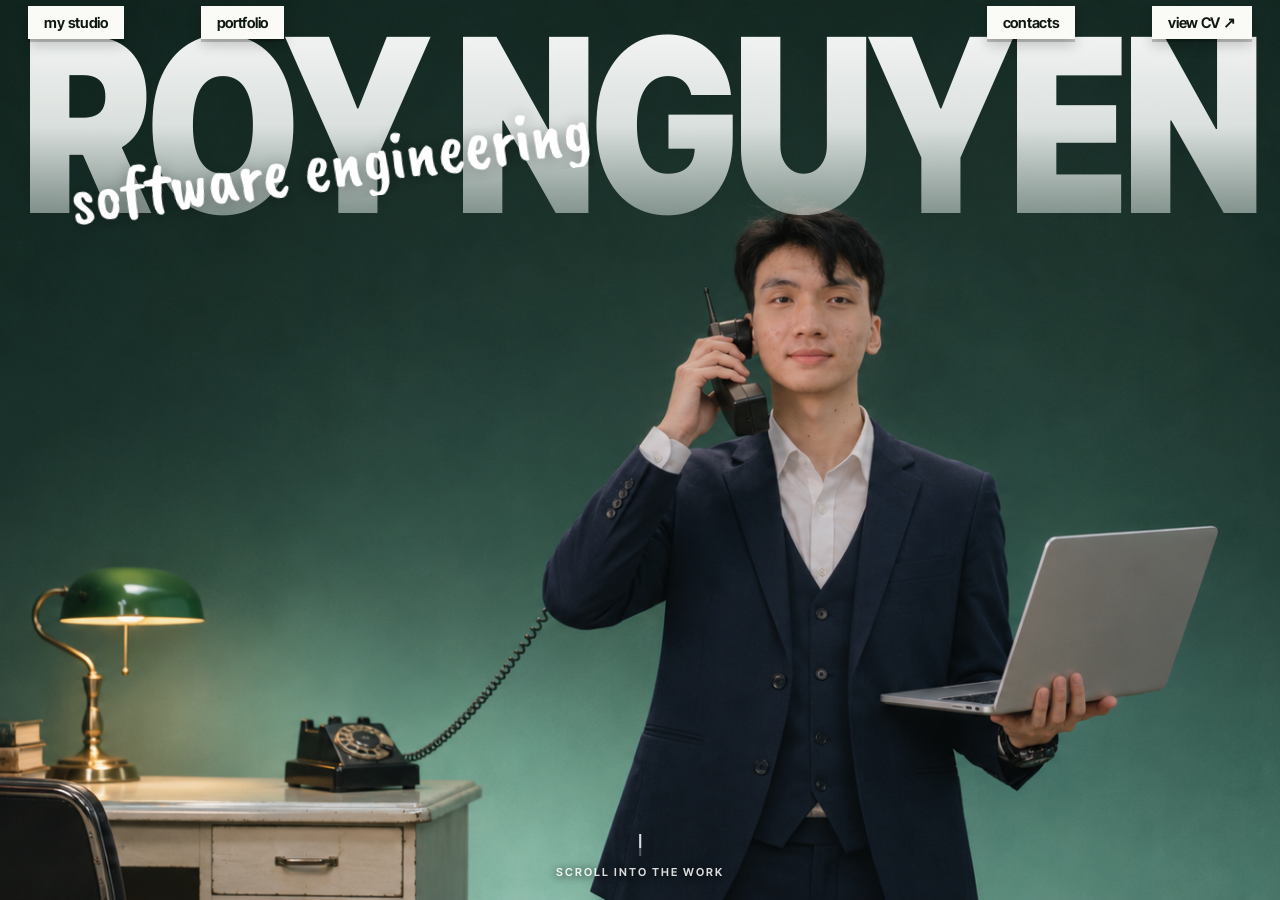
==== commit 36ca0a44: "Build 3D laptop portfolio experience" ====
--- a/index.html
+++ b/index.html
@@ -1,890 +1,636 @@
-<!DOCTYPE html>
+<!doctype html>
 <html lang="en">
-
 <head>
-    <meta charset="UTF-8">
-    <meta name="viewport" content="width=device-width, initial-scale=1.0">
-    <title>Hoang Khoi Nguyen | Software Engineer Portfolio</title>
-    <meta name="description"
-        content="Personal portfolio of Hoang Khoi Nguyen - Software Engineer at FPT University. Experienced in Backend, Full-stack Web Development, and Data Analysis.">
-
-    <!-- Modern Typography: Inter -->
-    <link rel="preconnect" href="https://fonts.googleapis.com">
-    <link rel="preconnect" href="https://fonts.gstatic.com" crossorigin>
-    <link href="https://fonts.googleapis.com/css2?family=Inter:wght@300;400;500;600;700;800&display=swap"
-        rel="stylesheet">
-
-    <!-- Google Material Symbols Outlined -->
-    <link rel="stylesheet"
-        href="https://fonts.googleapis.com/css2?family=Material+Symbols+Outlined:opsz,wght,FILL,GRAD@20..48,100..700,0..1,-50..200" />
-
-    <style>
-        :root {
-            --bg-body: #f8fafc;          /* Slate 50 */
-            --bg-surface: #ffffff;       /* Pure white */
-            --bg-surface-hover: #f1f5f9; /* Slate 100 */
-            --brand-primary: #2563eb;    /* Royal Blue 600 */
-            --brand-hover: #1d4ed8;      /* Blue 700 */
-            --brand-accent: #3b82f6;     /* Blue 500 */
-            --text-heading: #0f172a;     /* Slate 900 */
-            --text-body: #334155;        /* Slate 700 */
-            --text-muted: #64748b;       /* Slate 500 */
-            --border-color: #e2e8f0;     /* Slate 200 */
-            --border-hover: #cbd5e1;     /* Slate 300 */
-            --badge-bg: #eff6ff;         /* Blue 50 */
-            --badge-text: #1d4ed8;       /* Blue 700 */
+<meta charset="utf-8">
+<meta name="viewport" content="width=device-width,initial-scale=1,viewport-fit=cover">
+<meta name="description" content="Hoang Khoi Nguyen, software engineering student. Explore SportHub, TEDx ticketing, and NLP research.">
+<meta name="theme-color" content="#0b2f20">
+<link rel="icon" href="assets/icons/hk.svg" type="image/svg+xml">
+<title>Hoang Khoi Nguyen | Software Engineering Portfolio</title>
+<style>
+@font-face{font-family:"Anton";font-weight:400;font-style:normal;font-display:swap;src:url([data-uri]) format("woff2")}
+@font-face{font-family:"Caveat Brush";font-weight:400;font-style:normal;font-display:swap;src:url([data-uri]) format("woff2")}
+@font-face{font-family:"Inter Tight";font-weight:100 900;font-style:normal;font-display:swap;src:url([data-uri]) format("woff2")}
+@property --mt { syntax:"<length>"; inherits:true; initial-value:0px }
+@property --ms { syntax:"<length>"; inherits:true; initial-value:0px }
+@property --deck-pitch { syntax:"<angle>"; inherits:true; initial-value:91.87deg }
+@property --key-visibility { syntax:"<number>"; inherits:true; initial-value:0 }
+:root { --n:1px; --paper:#fafbf7; --ink:#101812; --green:#11402c; --mint:#cfeee0 }
+* { box-sizing:border-box }
+html,body { margin:0; height:100%; overflow:hidden; background:#0b2f20 }
+body { color:white; font-family:"Inter Tight",Arial,sans-serif; -webkit-font-smoothing:antialiased; overscroll-behavior:none }
+button,a { -webkit-tap-highlight-color:transparent }
+button { font:inherit; cursor:pointer; border:0; color:inherit; background:none }
+a { color:inherit }
+:focus-visible { outline:2px solid #a2ffc9; outline-offset:5px }
+[hidden] { display:none!important }
+.sr { position:absolute; width:1px; height:1px; clip-path:inset(50%); overflow:hidden; white-space:nowrap }
+.stage,.ui { position:fixed; inset:0; overflow:hidden }
+.stage { background:linear-gradient(180deg,#0c3523 0%,#14503a 45%,#9fd8bf 100%); touch-action:none }
+.case-light { position:absolute; inset:0; pointer-events:none; opacity:0; background:radial-gradient(ellipse at 50% 98%,#a5d8bd 0%,#568c72 42%,#164631 78%,#0c3523 100%) }
+.frame { position:absolute; width:1440px; height:810px; transform:var(--hero-pose); transform-origin:0 0; --mt:0px; --ms:0px }
+.plate {
+  position:absolute; inset:0; width:1440px; height:810px; object-fit:cover; pointer-events:none;
+  mask-image:linear-gradient(180deg,transparent 0,rgba(0,0,0,.35) calc(var(--mt)*.37),#000 var(--mt)),linear-gradient(90deg,transparent 0,#000 var(--ms),#000 calc(100% - var(--ms)),transparent 100%);
+  mask-composite:intersect;
+}
+.wordmark { position:absolute; top:0; left:0; width:1440px; height:260px; z-index:3; overflow:visible; pointer-events:none }
+.wordmark text { font:900 218px "Inter Tight",sans-serif; letter-spacing:-6px }
+.hand { position:absolute; z-index:6; top:148px; left:88px; color:white; font:66px/1 "Caveat Brush",cursive; letter-spacing:-.5px; transform:rotate(-8deg); transform-origin:0 50%; text-shadow:0 2px 14px #0005; white-space:nowrap; pointer-events:none }
+.badge { position:absolute; z-index:5; left:986px; top:-165px; width:582px; height:1030px; transform-origin:288px 0; pointer-events:none }
+.frame .badge { scale:.75 }
+.badge img { width:100%; height:100% }
+.badge-card { position:absolute; left:172px; top:536px; width:238px; height:392px; padding:20px 16px 0; color:#141615 }
+.badge-card strong { display:block; font-size:30px; line-height:.95; font-weight:800 }
+.badge-card small { position:absolute; right:16px; top:62px; font-size:11px; font-weight:700 }
+.badge-card p { margin:12px 0 0; padding-top:5px; border-top:1px solid; font-size:10px; font-weight:800 }
+.badge-card dl { margin:0 }
+.badge-card dl div { display:flex; justify-content:space-between; gap:8px; padding:6px 0 3px; border-bottom:1.5px dotted; font-size:10px }
+.badge-card dt { font-weight:800 }
+.badge-card dd { margin:0 }
+.badge-card .portrait { position:relative; display:block; margin:12px auto; width:92px; height:112px; border-radius:6px; overflow:hidden; background:#dfe4e1 }
+.badge-card .portrait img { position:absolute; width:165%; height:auto; left:50%; top:-25px; translate:-50% 0 }
+.badge-hit { position:absolute; left:160px; top:470px; width:262px; height:440px; pointer-events:auto; cursor:grab }
+.dive-camera { position:absolute; inset:0; perspective:1550px; z-index:8; pointer-events:none; opacity:0 }
+.dive-device { position:absolute; left:249px; top:79px; width:942px; height:654px; transform-style:preserve-3d; --flight-shift:clamp(0px,calc((1140px - 100vw) * .3),42px) }
+.dive-lid { position:absolute; inset:0; border-radius:20px 20px 10px 10px; backface-visibility:hidden }
+.dive-front { border:4px solid #a9b0ad; background:#111614; box-shadow:inset 0 0 0 3px #242a27 }
+.dive-front::after { content:""; position:absolute; top:9px; left:50%; width:6px; height:6px; border-radius:50%; background:#39443e }
+.dive-back { transform:rotateY(180deg) translateZ(6px); border:3px solid #b2b8b1; background:linear-gradient(135deg,#a5a7a2,#858982 52%,#646b63); box-shadow:inset 0 0 12px #fff4 }
+.dive-base { position:absolute; top:calc(100% - 1px); left:-63px; right:-63px; transform-style:preserve-3d; --deck-depth:575px }
+.dive-deck { position:absolute; inset:0 0 auto; height:var(--deck-depth); transform:rotateX(var(--deck-pitch)); transform-origin:top; border-radius:2px 2px 19px 19px; background:linear-gradient(#9da8a1,#d9dfdb 80%,#b2bbb6) }
+.dive-deck::before { content:""; position:absolute; inset:12% 10% 44%; opacity:var(--key-visibility); border-radius:8px; background:repeating-linear-gradient(90deg,transparent 0 52px,#a2aba5 52px 57px),repeating-linear-gradient(0deg,#212724 0 36px,#a2aba5 36px 41px) }
+.dive-deck::after { content:""; position:absolute; inset:63% 35% 10%; opacity:var(--key-visibility); border:2px solid #a3aca6; border-radius:8px; background:#c9d0cb }
+.dive-edge {
+  position:absolute; inset:-1px 0 auto; height:35px; backface-visibility:hidden;
+  transform:translate3d(0,calc(var(--deck-depth) * cos(var(--deck-pitch))),calc(var(--deck-depth) * sin(var(--deck-pitch))));
+  border-radius:2px 2px 59px 59px / 2px 2px 16px 16px;
+  background:linear-gradient(90deg,#777f7e 0,#d8dedd 1%,#a4afac 4%,transparent 14%,transparent 86%,#a4afac 96%,#d8dedd 99%,#777f7e 100%),linear-gradient(#ecf0ed 0%,#c1c8c6 55%,#939f99 57%,#596960 100%);
+  box-shadow:inset 0 1px #eef2ef,0 4px 8px #09201850;
+}
+.dive-edge::before { content:""; position:absolute; top:0; left:41%; width:18%; height:45%; border-radius:0 0 15px 15px; background:linear-gradient(#798580,#bcc4c0 78%,#d1d7d3); box-shadow:inset 0 2px 5px #24362d66 }
+.no-badge .badge { visibility:hidden }
+.screen,.screen-hit { position:absolute; border-radius:3px; overflow:hidden }
+.screen { inset:20px; background:#07110c; isolation:isolate }
+.screen-hit { left:273px; top:103px; width:894px; height:606px; z-index:9; display:none }
+.is-case .screen-hit { display:block }
+.screen-hit:disabled { display:none }
+.screen::after { content:""; position:absolute; inset:0; background:linear-gradient(115deg,#ffffff12,transparent 38%); pointer-events:none }
+.slide { position:absolute; inset:0; display:grid; align-content:center; background:#07130e }
+.slide img { width:100%; max-height:100%; object-fit:contain; display:block }
+.graphic { width:100%; aspect-ratio:16/9; padding:58px 62px; display:flex; flex-direction:column; justify-content:center; gap:36px }
+.graphic.tedx { background:#1d1112; color:#fff4ef }
+.graphic.research { background:#deefdf; color:#173c2b }
+.graphic strong { font-size:72px; line-height:.95; letter-spacing:-.045em }
+.graphic > span { font-size:20px; letter-spacing:.12em; text-transform:uppercase; font-weight:700 }
+.flow { display:flex; align-items:center; gap:18px; font-size:24px }
+.flow span { padding:13px 16px; border:1px solid currentColor; border-radius:6px }
+.ui { z-index:20; pointer-events:none }
+.ui a,.ui button,.ui dialog { pointer-events:auto }
+.nav { display:flex; justify-content:space-between; position:absolute; inset:calc(7 * var(--n)) calc(32 * var(--n)) auto; gap:12px }
+.nav-group { display:flex; align-items:center; gap:clamp(8px,6vw,100px) }
+.tag { display:inline-flex; align-items:center; justify-content:center; min-height:max(32px,calc(37 * var(--n))); padding:0 max(11px,calc(18 * var(--n))); background:var(--paper); color:var(--ink); text-decoration:none; font-weight:650; font-size:max(13px,calc(16.5 * var(--n))); letter-spacing:-.02em; white-space:nowrap; box-shadow:0 3px #0003,0 6px 14px #0003; transition:transform .25s,box-shadow .25s }
+.tag:hover { transform:translateY(-2px) rotate(-1.5deg); box-shadow:0 5px #0004,0 10px 18px #0003 }
+.tag:active { transform:translateY(1px) }
+.logo { position:absolute; top:calc(13 * var(--n)); left:50%; translate:-50% 0; font-size:calc(18 * var(--n)); font-weight:650; letter-spacing:.14em; opacity:0; visibility:hidden; transition:opacity .4s }
+.is-case .logo { opacity:1; visibility:visible }
+.hint { position:absolute; bottom:calc(22 * var(--n)); left:50%; translate:-50% 0; color:white; text-transform:uppercase; font-size:max(11px,calc(12 * var(--n))); letter-spacing:.18em; font-weight:650; white-space:nowrap; text-shadow:0 1px 8px #000; opacity:.85 }
+.hint::before { content:""; display:block; margin:0 auto 9px; width:2px; height:22px; background:linear-gradient(white 40%,transparent 40%) 0 0/100% 155% no-repeat,#ffffff59; animation:drip 1.6s infinite }
+@keyframes drip { from { background-position:0 -28px } to { background-position:0 22px } }
+.is-case .hint,.busy .hint { visibility:hidden }
+.ticket,.description,.nav-case { visibility:hidden }
+.is-case .ticket,.is-case .description,.is-case .nav-case { visibility:visible }
+.ticket { position:absolute; right:calc(32 * var(--n)); top:calc(98 * var(--n)); width:calc(324 * var(--n)); min-height:calc(172 * var(--n)); background:var(--paper); color:var(--ink); border-radius:3px; box-shadow:0 18px 40px #0005; padding:calc(24 * var(--n)) calc(38 * var(--n)); transform-origin:50% 0 }
+.ticket h2 { margin:0; font:400 calc(45 * var(--n))/1 "Anton",sans-serif; letter-spacing:-.01em; white-space:nowrap }
+.ticket ul { list-style:none; margin:calc(9 * var(--n)) 0 0; padding:0; text-align:right; font-size:calc(12 * var(--n)); font-weight:750; letter-spacing:.02em }
+.ticket li { border-bottom:1.5px dotted #2a2a2a; padding:calc(4 * var(--n)) 0 calc(3 * var(--n)) }
+.hole { position:absolute; width:calc(20 * var(--n)); aspect-ratio:1; border-radius:50%; background:var(--green); box-shadow:inset 0 2px 3px #0005; inset:calc(11 * var(--n)) auto auto calc(11 * var(--n)) }
+.hole:nth-of-type(2n) { left:auto; right:calc(11 * var(--n)) }
+.hole:nth-of-type(n+3) { top:auto; bottom:calc(11 * var(--n)) }
+.description { position:absolute; top:36%; left:calc(28 * var(--n)); width:calc(168 * var(--n)); text-shadow:0 1px 9px #062518 }
+.description strong { font-size:max(14px,calc(17 * var(--n))); letter-spacing:-.02em }
+.description p { margin:10px 0; font-size:max(13px,calc(15 * var(--n))); line-height:1.36; font-weight:500 }
+.description a { display:inline-block; font-size:max(12px,calc(13 * var(--n))); font-weight:750; text-underline-offset:3px }
+.description small { display:block; margin-top:16px; letter-spacing:.16em; font-weight:700; font-size:max(10px,calc(12 * var(--n))) }
+.nav-case { position:absolute; bottom:calc(120 * var(--n)); display:grid; justify-items:center; gap:8px; padding:0; text-align:center; font-size:max(13px,calc(15 * var(--n))); line-height:1.1; font-weight:650; text-shadow:0 1px 7px #164d35 }
+.prev { left:calc(87 * var(--n)) }.next { right:calc(87 * var(--n)) }
+.circle { width:max(41px,calc(50 * var(--n))); aspect-ratio:1; border:1.6px solid #fff; border-radius:50%; display:grid; place-items:center; font-size:24px; transition:scale .25s }
+.next .circle { background:white; color:var(--green); text-shadow:none }
+.nav-case:not([aria-disabled="true"]):hover .circle { scale:1.08 }
+.next:not([aria-disabled="true"]):hover .circle { background:var(--mint) }
+.next[aria-disabled="true"] { cursor:default }
+.dim { opacity:.62 }
+.mobile-brand { display:none }
+dialog { width:min(90vw,420px); max-height:85dvh; overflow:auto; margin:auto; padding:28px; background:var(--paper); color:var(--ink); border:0; border-radius:3px; box-shadow:0 18px 70px #0007 }
+dialog::backdrop { background:#071b14b0; backdrop-filter:blur(6px) }
+dialog h2 { margin:0; font-size:34px }
+dialog p { margin:12px 0 20px }
+dialog a { display:block; margin:12px 0; color:#164933 }
+dialog :focus-visible { outline-color:#14653a }
+.close { position:absolute; right:14px; top:10px; min-width:40px; min-height:40px; font-size:25px }
+.js .pre { opacity:0 }
+.no-photo .stage { background:radial-gradient(ellipse at 61% 90%,#36785a,#0b3525 74%) }
+@media (max-width:820px),(max-height:520px) {
+  .stage { background:#0b3b2a }
+  .case-light { background:linear-gradient(#153d2d 45%,#2c6048 74%,#7fb79d) }
+  .frame { --mt:190px; --ms:140px }
+  .dive-device { --flight-shift:112px }
+  .frame .wordmark,.frame .hand,.frame .badge,.is-case .logo { display:none }
+  .mobile-brand { display:block; position:absolute; inset:0; pointer-events:none }
+  .mobile-brand .wordmark { left:3vw; width:94vw; height:17vw; top:clamp(77px,25vw,120px) }
+  .mobile-brand .hand { left:auto; right:6vw; top:calc(clamp(77px,25vw,120px) + 14vw); font-size:min(11.2vw,74px) }
+  .mobile-badge { position:absolute; right:1vw; top:calc(clamp(77px,25vw,120px) + 8vw); width:min(27vw,150px); aspect-ratio:582/1030 }
+  .mobile-badge .badge { top:0; left:0; scale:var(--badge-scale); transform-origin:0 0 }
+  .nav { inset:12px 12px auto; justify-content:space-between }
+  .nav-group { display:contents }
+  .nav .contact,.nav .cv { position:absolute; top:42px }
+  .nav .contact { left:0 }.nav .cv { right:0 }
+  .is-case .nav .contact,.is-case .nav .cv { visibility:hidden }
+  .ticket { left:50%; right:auto; translate:-50% 0; top:62px; width:min(86vw,360px); min-height:0; padding:17px 29px 13px 34px }
+  .ticket h2 { font-size:clamp(25px,9vw,38px) }
+  .ticket ul { font-size:11px; margin-top:6px }
+  .ticket li { padding:3px 0 }
+  .hole { width:15px; inset:8px auto auto 8px }
+  .hole:nth-of-type(2n) { right:8px }.hole:nth-of-type(n+3) { bottom:8px }
+  .description { left:50%; translate:-50% 0; top:calc(74px + var(--th,128px)); width:min(86vw,360px); text-align:center }
+  .description p { margin:5px 0 }
+  .description small { display:inline-block; margin:0 0 0 10px }
+  .circle svg { width:20px; height:20px }
+  .nav-case { display:flex; align-items:center; bottom:calc(env(safe-area-inset-bottom) + 2.2dvh); gap:8px }
+  .prev { left:6vw }.next { right:6vw; flex-direction:row-reverse }
+  .hint { bottom:18px }
+}
+@media (orientation:landscape) and (max-height:520px) {
+  .mobile-brand .wordmark { top:63px; left:3vw; width:60vw }
+  .mobile-brand .hand { top:calc(63px + 10vw); left:6vw; right:auto; font-size:7vw }
+  .mobile-badge { top:42px; width:100px }
+  .ticket,.description { left:auto; right:14px; translate:none; width:min(34vw,265px); text-align:left }
+  .ticket h2 { font-size:clamp(21px,4vw,34px) }
+}
+@media (prefers-reduced-motion:reduce) {
+  *,*::before,*::after { animation:none!important; transition:none!important }
+}
+</style>
+</head>
+<body>
+<main class="stage" aria-label="Hoang Khoi Nguyen portfolio">
+  <h1 class="sr">Hoang Khoi Nguyen — Software engineering student</h1>
+  <div class="case-light" aria-hidden="true"></div>
+  <div class="frame">
+    <img class="plate" alt="Hoang Khoi Nguyen in a navy suit with a laptop in a green studio" fetchpriority="high">
+    <svg class="wordmark pre hero-element" viewBox="0 0 1440 260" preserveAspectRatio="none" aria-hidden="true">
+      <defs><linearGradient id="ink" x2="0" y2="1" gradientUnits="objectBoundingBox"><stop stop-color="#fff"/><stop offset=".5" stop-color="#f1f5f3" stop-opacity=".9"/><stop offset="1" stop-color="#d7e6de" stop-opacity=".28"/></linearGradient></defs>
+      <text x="14" y="192" textLength="1412" lengthAdjust="spacingAndGlyphs" fill="url(#ink)">ROY NGUYEN</text>
+    </svg>
+    <div class="badge pre hero-element" aria-hidden="true">
+      <img class="badge-photo" alt="">
+      <div class="badge-card">
+        <strong>ENGINEER<br>CARD</strong><small>2026</small>
+        <p>SOFTWARE ENGINEERING</p><span class="portrait"><img src="assets/images/profile.jpg" alt=""></span>
+        <dl><div><dt>NAME</dt><dd>HOANG KHOI NGUYEN</dd></div><div><dt>FOCUS</dt><dd>BACKEND / .NET</dd></div><div><dt>BASED IN</dt><dd>HO CHI MINH CITY</dd></div><div><dt>GITHUB</dt><dd>HOANGKHOI1704</dd></div></dl>
+      </div>
+      <div class="badge-hit"></div>
+    </div>
+    <span class="hand pre hero-element" aria-hidden="true">software engineering</span>
+    <div class="dive-camera" aria-hidden="true">
+      <div class="dive-device">
+        <div class="dive-lid dive-front">
+          <div class="screen">
+            <div class="slide" data-slide="0"><img src="assets/images/sporthub.webp" alt=""></div>
+            <div class="slide" data-slide="1" hidden><div class="graphic tedx"><span>TEDx FPTUniversity / Ticketing</span><strong>From checkout<br>to a live event.</strong><div class="flow"><span>Buy a ticket</span> → <span>Order confirmed</span> → <span>Notify staff</span></div></div></div>
+            <div class="slide" data-slide="2" hidden><div class="graphic research"><span>FISAT 2026 / NLP Research</span><strong>Can a model spot<br>ambiguity in text?</strong><div class="flow"><span>Requirements</span> → <span>Compare models</span> → <span>Evaluate</span></div></div></div>
+          </div>
+        </div>
+        <div class="dive-lid dive-back"></div>
+        <div class="dive-base"><div class="dive-deck"></div><div class="dive-edge"></div></div>
+      </div>
+    </div>
+    <button class="screen-hit" data-next tabindex="-1" aria-label="Next case"></button>
+  </div>
+  <div class="ui">
+    <div class="mobile-brand" aria-hidden="true"><div class="mobile-badge"></div></div>
+    <nav class="nav" aria-label="Main navigation">
+      <div class="nav-group"><a class="tag pre studio" href="index.html">my studio</a><a class="tag pre portfolio" href="portfolio.html">portfolio</a></div>
+      <div class="nav-group"><a class="tag pre contact" href="mailto:nguyenhoangkhoi2k6@gmail.com">contacts</a><a class="tag pre cv" href="cv.html">view CV ↗</a></div>
+    </nav>
+    <button class="logo" type="button">ROY NGUYEN</button>
+    <button class="hint pre" type="button">scroll into the work</button>
+    <article class="ticket" aria-labelledby="case-title" inert>
+      <i class="hole"></i><i class="hole"></i><i class="hole"></i><i class="hole"></i>
+      <h2 id="case-title">SPORTHUB</h2><ul><li></li><li></li><li></li></ul>
+    </article>
+    <div class="description" inert><strong></strong><p></p><a href="portfolio.html#sporthub">Read case study ↗</a><small></small></div>
+    <span class="sr" role="status" id="announcement"></span>
+    <button class="nav-case prev" type="button" data-prev><span class="circle" aria-hidden="true"><svg width="24" height="24" viewBox="0 0 24 24" fill="none" stroke="currentColor" stroke-width="2"><path d="M19 12H5M11 6l-6 6 6 6"/></svg></span><span>previous case</span></button>
+    <button class="nav-case next" type="button" data-next><span class="circle" aria-hidden="true"><svg width="24" height="24" viewBox="0 0 24 24" fill="none" stroke="currentColor" stroke-width="2"><path d="M5 12h14M13 6l6 6-6 6"/></svg></span><span>next case</span></button>
+    <dialog aria-labelledby="contact-title">
+      <button class="close" type="button" aria-label="Close contacts">×</button>
+      <h2 id="contact-title">Let’s talk.</h2>
+      <p>Hoang Khoi Nguyen · Ho Chi Minh City, Vietnam</p>
+      <a href="mailto:nguyenhoangkhoi2k6@gmail.com">Email me ↗</a>
+      <a href="https://github.com/HoangKhoi1704">GitHub ↗</a>
+      <a href="https://www.linkedin.com/in/nguy%E1%BB%85n-ho%C3%A0ng-kh%C3%B4i-05b227220/">LinkedIn ↗</a>
+      <a href="portfolio.html">All case studies ↗</a>
+    </dialog>
+  </div>
+</main>
+<script>
+(() => {
+  'use strict';
+  const q = (selector, root = document) => root.querySelector(selector);
+  const all = (selector, root = document) => [...root.querySelectorAll(selector)];
+  const root = document.documentElement;
+  const body = document.body;
+  const stage = q('.stage');
+  const frame = q('.frame');
+  const plate = q('.plate');
+  const diveCamera = q('.dive-camera');
+  const diveDevice = q('.dive-device');
+  const diveBase = q('.dive-base');
+  const caseLight = q('.case-light');
+  const screen = q('.screen');
+  const ticket = q('.ticket');
+  const description = q('.description');
+  const dialog = q('dialog');
+  const studio = q('.studio');
+  const portfolio = q('.portfolio');
+  const next = q('.next');
+  const hint = q('.hint');
+  const caseControls = all('.nav-case,.logo');
+  const reduced = matchMedia('(prefers-reduced-motion: reduce)');
+  const compact = matchMedia('(max-width:820px),(max-height:520px)');
+  const slides = all('.slide');
+  const base = 'https://d8j0ntlcm91z4.cloudfront.net/user_38xzZboKViGWJOttwIXH07lWA1P/';
+  const image = (name, width = 2048) => 'https://images.higgs.ai/?default=1&output=webp&url=' + encodeURIComponent(base + name) + '&w=' + width + '&q=85';
+  const projects = [
+    { title:'SPORTHUB', rows:['SPORTS CENTER MANAGEMENT','.NET / EF CORE','2026'], key:'SportHub', text:'Designed member and coach workflows, shaped manager reporting, and configured VNPay Sandbox for payment testing.', anchor:'sporthub' },
+    { title:'TEDX TICKETING', rows:['TEDX FPTUNIVERSITY','TICKETING / OPERATIONS','2026'], key:'TEDx Ticketing', text:'Improved the purchase flow and added Telegram order alerts so staff could follow purchases during live sales.', anchor:'tedx-ticketing' },
+    { title:'NLP RESEARCH', rows:['FISAT 2026','REQUIREMENTS ENGINEERING','FIRST AUTHOR'], key:'NLP Research', text:'Led a study comparing text and vision-language models on ambiguity detection in software requirements.', anchor:'research' }
+  ];
+
+  const mobileBrand = q('.mobile-brand');
+  const mobileWordmark = q('.wordmark').cloneNode(true);
+  q('linearGradient', mobileWordmark).id = 'mobile-ink';
+  q('text', mobileWordmark).setAttribute('fill', 'url(#mobile-ink)');
+  mobileBrand.prepend(mobileWordmark, q('.hand').cloneNode(true));
+  q('.mobile-badge').append(q('.badge').cloneNode(true));
+  const badges = all('.badge');
+  const heroElements = all('.hero-element');
+  const mainAnimations = new WeakMap();
+  let sways = [];
+  let mode = 'hero';
+  let index = 0;
+  let busy = false;
+  let nextWheel = 0;
+  let touch;
+  let returnFocus = null;
+  root.classList.add('js');
+
+  const duration = ms => reduced.matches ? 0 : ms;
+  const wait = ms => new Promise(resolve => setTimeout(resolve, duration(ms)));
+
+  function motion(element, keyframes, ms, delay = 0, easing = 'cubic-bezier(.2,.8,.2,1)') {
+    mainAnimations.get(element)?.cancel();
+    const animation = element.animate(keyframes, { duration:duration(ms), delay:duration(delay), easing, fill:'both' });
+    mainAnimations.set(element, animation);
+    return animation;
+  }
+
+  function fitScene(target) {
+    const w = innerWidth;
+    const h = innerHeight;
+    const u = compact.matches ? w / 430 : Math.min(w / 1440, h / 900);
+    const cover = Math.max(w / 1440, h / 810);
+    const laptopTop = 79;
+    const laptopBottom = 772;
+    const laptopHeight = laptopBottom - laptopTop;
+    const laptopWidth = 1150;
+    let scale = cover;
+    let x;
+    let y = 0;
+    root.style.setProperty('--n', u + 'px');
+
+    if (!compact.matches) {
+      if (target === 'case') {
+        const top = 66 * u;
+        const fit = Math.min((h - top - 28 * u) / laptopHeight, (w - 24) / laptopWidth);
+        scale = Math.min(cover, fit);
+        y = fit >= cover ? Math.min(0, Math.max(h - 810 * scale, top - laptopTop * scale)) : top - laptopTop * scale;
+      }
+      x = (w - 1440 * scale) / 2;
+      if (target === 'hero') {
+        const left = Math.max(0, -x / scale);
+        const right = Math.min(1440, (w - x) / scale);
+        const pad = 18 / scale;
+        Object.assign(q('.wordmark', frame).style, {left:(left + .6 * pad) + 'px', width:(right - left - 1.2 * pad) + 'px'});
+        q('.hand', frame).style.left = (left + pad + 47) + 'px';
+        const bottom = Math.min(810, h / scale);
+        Object.assign(badges[0].style, {left:Math.min(986, right - pad - 390) + 'px', top:Math.min(-215, bottom - 56 / scale - 701) + 'px'});
+      }
+    } else {
+      const landscape = w > h && h <= 520;
+      root.style.setProperty('--badge-scale', q('.mobile-badge').getBoundingClientRect().width / 582);
+      const ticketHeight = ticket.offsetHeight;
+      root.style.setProperty('--th', ticketHeight + 'px');
+      if (target === 'hero') {
+        scale = Math.min(w / 650, .69 * h / 810);
+        x = (landscape ? .60 * w : w / 2) - 915 * scale;
+        y = h - 790 * scale;
+      } else {
+        const bottom = .022 * h + 64;
+        const uiBottom = landscape ? 55 : 74 + ticketHeight + description.offsetHeight + 8;
+        scale = Math.max(.05, Math.min((w * (landscape ? .61 : 1) - 24) / laptopWidth, (h - bottom - uiBottom) / laptopHeight));
+        x = (landscape ? .31 * w : w / 2) - 720 * scale;
+        y = h - bottom - laptopBottom * scale;
+      }
+    }
+    return 'translate(' + x + 'px,' + y + 'px) scale(' + scale + ')';
+  }
+
+  function layoutScene() {
+    frame.style.setProperty('--hero-pose', fitScene('hero'));
+    frame.style.setProperty('--case-pose', fitScene('case'));
+  }
+
+  function stopSway() {
+    sways.forEach(animation => animation.cancel());
+    sways = [];
+  }
+
+  function heroIn(first) {
+    const word = [{opacity:0,transform:'translateY(55px)',clipPath:'inset(100% 0 0)'},{opacity:1,transform:'none',clipPath:'inset(0)'}];
+    const hand = [{opacity:0,clipPath:'inset(0 100% 0 0)'},{opacity:1,clipPath:'inset(0)'}];
+    const drop = [{opacity:0,transform:'translateY(-110%) rotate(8deg)'},{opacity:1,transform:'rotate(-3deg)',offset:.65},{opacity:1,transform:'rotate(1.6deg)',offset:.83},{opacity:1,transform:'none'}];
+    all('.hero-element.wordmark').forEach(node => motion(node, word, first ? 1100 : 700, first ? 260 : 0));
+    all('.hero-element.hand').forEach(node => motion(node, hand, 850, first ? 950 : 220));
+    badges.forEach(node => {
+      const animation = motion(node, drop, first ? 1450 : 960, first ? 670 : 0);
+      animation.onfinish = () => {
+        if (!reduced.matches && mode === 'hero') {
+          sways.push(node.animate([{rotate:'-1.1deg'},{rotate:'1.1deg'}], {duration:3200,iterations:Infinity,direction:'alternate',easing:'ease-in-out'}));
         }
-
-        * {
-            box-sizing: border-box;
-            margin: 0;
-            padding: 0;
-        }
-
-        html {
-            scroll-behavior: smooth;
-        }
-
-        body {
-            font-family: 'Inter', -apple-system, BlinkMacSystemFont, sans-serif;
-            background-color: var(--bg-body);
-            color: var(--text-body);
-            line-height: 1.6;
-            overflow-x: hidden;
-        }
-
-        /* GOOGLE MATERIAL SYMBOLS */
-        .material-symbols-outlined {
-            font-family: 'Material Symbols Outlined';
-            font-weight: normal;
-            font-style: normal;
-            font-size: 20px;
-            line-height: 1;
-            letter-spacing: normal;
-            text-transform: none;
-            display: inline-block;
-            white-space: nowrap;
-            word-wrap: normal;
-            direction: ltr;
-            -webkit-font-feature-settings: 'liga';
-            -webkit-font-smoothing: antialiased;
-            vertical-align: middle;
-        }
-
-        /* NAVIGATION BAR */
-        nav.navbar {
-            position: fixed;
-            top: 0;
-            left: 0;
-            width: 100%;
-            z-index: 1000;
-            background: rgba(255, 255, 255, 0.94);
-            backdrop-filter: blur(10px);
-            -webkit-backdrop-filter: blur(10px);
-            border-bottom: 1px solid var(--border-color);
-            padding: 16px 0;
-        }
-
-        .nav-container {
-            max-width: 1120px;
-            margin: 0 auto;
-            padding: 0 24px;
-            display: flex;
-            justify-content: space-between;
-            align-items: center;
-        }
-
-        .logo {
-            font-size: 1.25rem;
-            font-weight: 800;
-            color: var(--text-heading);
-            text-decoration: none;
-            display: flex;
-            align-items: center;
-            letter-spacing: -0.01em;
-        }
-
-        .logo span {
-            color: var(--brand-primary);
-        }
-
-        .nav-links {
-            display: flex;
-            align-items: center;
-            gap: 28px;
-            list-style: none;
-        }
-
-        .nav-link {
-            color: var(--text-muted);
-            text-decoration: none;
-            font-weight: 500;
-            font-size: 0.95rem;
-            transition: color 0.2s ease;
-        }
-
-        .nav-link:hover {
-            color: var(--brand-primary);
-        }
-
-        .btn-cv {
-            background: var(--brand-primary);
-            color: #ffffff !important;
-            padding: 8px 18px;
-            border-radius: 6px;
-            font-weight: 600;
-            transition: background 0.2s ease, transform 0.2s ease;
-            display: inline-flex;
-            align-items: center;
-            gap: 6px;
-        }
-
-        .btn-cv:hover {
-            background: var(--brand-hover);
-            transform: translateY(-1px);
-        }
-
-        /* CONTAINER */
-        .container {
-            max-width: 1120px;
-            margin: 0 auto;
-            padding: 0 24px;
-        }
-
-        /* HERO SECTION */
-        section.hero {
-            padding: 130px 0 70px 0;
-            display: flex;
-            align-items: center;
-            min-height: 80vh;
-            background: var(--bg-body);
-        }
-
-        .hero-grid {
-            display: grid;
-            grid-template-columns: 1.2fr 0.8fr;
-            gap: 48px;
-            align-items: center;
-        }
-
-        .hero-badge {
-            display: inline-flex;
-            align-items: center;
-            gap: 8px;
-            background: var(--badge-bg);
-            border: 1px solid #bfdbfe;
-            color: var(--badge-text);
-            padding: 6px 14px;
-            border-radius: 20px;
-            font-size: 0.85rem;
-            font-weight: 600;
-            margin-bottom: 20px;
-        }
-
-        .hero-title {
-            font-size: 2.85rem;
-            font-weight: 800;
-            color: var(--text-heading);
-            line-height: 1.2;
-            letter-spacing: -0.02em;
-            margin-bottom: 16px;
-        }
-
-        .hero-title span {
-            color: var(--brand-primary);
-            font-weight: 700;
-        }
-
-        .hero-subtitle {
-            font-size: 1.15rem;
-            color: var(--text-muted);
-            margin-bottom: 22px;
-            font-weight: 500;
-        }
-
-        .hero-bio {
-            font-size: 1rem;
-            color: var(--text-body);
-            margin-bottom: 32px;
-            max-width: 580px;
-            line-height: 1.65;
-        }
-
-        .hero-actions {
-            display: flex;
-            align-items: center;
-            gap: 14px;
-            flex-wrap: wrap;
-        }
-
-        .btn-primary {
-            background: var(--brand-primary);
-            color: #ffffff;
-            padding: 11px 22px;
-            border-radius: 8px;
-            font-weight: 600;
-            text-decoration: none;
-            display: inline-flex;
-            align-items: center;
-            gap: 8px;
-            box-shadow: 0 1px 3px rgba(0, 0, 0, 0.1);
-            transition: all 0.2s ease;
-        }
-
-        .btn-primary:hover {
-            background: var(--brand-hover);
-            transform: translateY(-1px);
-            box-shadow: 0 4px 12px rgba(37, 99, 235, 0.25);
-        }
-
-        .btn-secondary {
-            background: #ffffff;
-            color: var(--text-heading);
-            border: 1px solid var(--border-color);
-            padding: 11px 22px;
-            border-radius: 8px;
-            font-weight: 600;
-            text-decoration: none;
-            display: inline-flex;
-            align-items: center;
-            gap: 8px;
-            transition: all 0.2s ease;
-        }
-
-        .btn-secondary:hover {
-            border-color: var(--border-hover);
-            background: #ffffff;
-            color: var(--brand-primary);
-            box-shadow: 0 2px 6px rgba(0, 0, 0, 0.05);
-        }
-
-        /* HERO AVATAR */
-        .hero-avatar-wrapper {
-            position: relative;
-            display: flex;
-            justify-content: center;
-        }
-
-        .hero-avatar {
-            width: 240px;
-            height: 240px;
-            border-radius: 50%;
-            object-fit: cover;
-            object-position: center 35%;
-            border: 4px solid #ffffff;
-            box-shadow: 0 10px 25px -5px rgba(0, 0, 0, 0.1), 0 8px 10px -6px rgba(0, 0, 0, 0.1);
-            position: relative;
-            z-index: 1;
-        }
-
-        .badge-card {
-            position: absolute;
-            bottom: -15px;
-            background: #ffffff;
-            border: 1px solid var(--border-color);
-            padding: 10px 18px;
-            border-radius: 12px;
-            z-index: 2;
-            display: flex;
-            align-items: center;
-            gap: 12px;
-            box-shadow: 0 10px 20px -5px rgba(0, 0, 0, 0.08);
-        }
-
-        .badge-icon {
-            font-size: 1.4rem;
-            display: flex;
-            align-items: center;
-            justify-content: center;
-        }
-
-        .badge-text {
-            font-size: 0.88rem;
-            font-weight: 700;
-            color: var(--text-heading);
-        }
-
-        .badge-sub {
-            font-size: 0.78rem;
-            color: var(--brand-primary);
-            font-weight: 600;
-        }
-
-        /* SECTION HEADING */
-        .section-header {
-            text-align: center;
-            margin-bottom: 44px;
-        }
-
-        .section-tag {
-            color: var(--brand-primary);
-            font-weight: 700;
-            font-size: 0.85rem;
-            text-transform: uppercase;
-            letter-spacing: 1px;
-            margin-bottom: 8px;
-            display: block;
-        }
-
-        .section-title {
-            font-size: 2.1rem;
-            font-weight: 800;
-            color: var(--text-heading);
-            letter-spacing: -0.01em;
-        }
-
-        /* SKILLS SECTION */
-        section.skills {
-            padding: 80px 0;
-            background: #ffffff;
-            border-top: 1px solid var(--border-color);
-            border-bottom: 1px solid var(--border-color);
-        }
-
-        .skills-grid {
-            display: grid;
-            grid-template-columns: repeat(auto-fit, minmax(240px, 1fr));
-            gap: 22px;
-        }
-
-        .skill-card {
-            background: #f8fafc;
-            border: 1px solid var(--border-color);
-            border-radius: 12px;
-            padding: 22px;
-            transition: all 0.2s ease;
-            display: flex;
-            flex-direction: column;
-        }
-
-        .skill-card:hover {
-            transform: translateY(-2px);
-            border-color: var(--border-hover);
-            box-shadow: 0 8px 20px -4px rgba(0, 0, 0, 0.06);
-            background: #ffffff;
-        }
-
-        .skill-card-top {
-            display: flex;
-            align-items: center;
-            gap: 12px;
-            margin-bottom: 16px;
-        }
-
-        .skill-icon-wrap {
-            width: 40px;
-            height: 40px;
-            border-radius: 8px;
-            background: var(--badge-bg);
-            display: flex;
-            align-items: center;
-            justify-content: center;
-            color: var(--brand-primary);
-            flex-shrink: 0;
-        }
-
-        .skill-title {
-            font-size: 1.1rem;
-            font-weight: 700;
-            color: var(--text-heading);
-            margin: 0;
-        }
-
-        .skill-list {
-            display: flex;
-            flex-wrap: wrap;
-            gap: 9px;
-            align-items: center;
-        }
-
-        .skill-pill {
-            display: inline-flex;
-            align-items: center;
-            gap: 8px;
-            background: #ffffff;
-            border: 1px solid var(--border-color);
-            padding: 7px 12px;
-            border-radius: 8px;
-            font-size: 0.88rem;
-            font-weight: 600;
-            color: var(--text-heading);
-            transition: all 0.2s ease;
-        }
-
-        .skill-pill:hover {
-            border-color: var(--brand-primary);
-            transform: translateY(-1px);
-            box-shadow: 0 2px 8px rgba(0, 0, 0, 0.06);
-        }
-
-        .skill-pill-logo {
-            width: 20px;
-            height: 20px;
-            object-fit: contain;
-            flex-shrink: 0;
-            display: block;
-        }
-
-        .skill-pill span {
-            line-height: 1;
-        }
-
-        /* PROJECTS SECTION */
-        section.projects {
-            padding: 85px 0;
-            background: var(--bg-body);
-        }
-
-        .projects-grid {
-            display: grid;
-            grid-template-columns: repeat(auto-fit, minmax(330px, 1fr));
-            gap: 26px;
-        }
-
-        .project-card {
-            background: #ffffff;
-            border: 1px solid var(--border-color);
-            border-radius: 12px;
-            padding: 26px;
-            display: flex;
-            flex-direction: column;
-            justify-content: space-between;
-            transition: all 0.2s ease;
-            position: relative;
-            box-shadow: 0 1px 3px 0 rgba(0, 0, 0, 0.04);
-        }
-
-        .project-card:hover {
-            transform: translateY(-3px);
-            border-color: var(--border-hover);
-            box-shadow: 0 12px 24px -6px rgba(0, 0, 0, 0.08);
-        }
-
-        .project-role-badge {
-            display: inline-flex;
-            align-items: center;
-            gap: 6px;
-            font-size: 0.78rem;
-            font-weight: 700;
-            color: var(--brand-primary);
-            background: var(--badge-bg);
-            padding: 4px 10px;
-            border-radius: 6px;
-            text-transform: uppercase;
-            letter-spacing: 0.5px;
-            margin-bottom: 12px;
-            width: fit-content;
-        }
-
-        .project-name {
-            font-size: 1.2rem;
-            font-weight: 700;
-            color: var(--text-heading);
-            margin-bottom: 10px;
-            line-height: 1.35;
-        }
-
-        .project-desc {
-            font-size: 0.92rem;
-            color: var(--text-body);
-            margin-bottom: 16px;
-            line-height: 1.6;
-        }
-
-        .project-resp {
-            font-size: 0.88rem;
-            color: var(--text-muted);
-            margin-bottom: 16px;
-            line-height: 1.5;
-            padding-left: 10px;
-            border-left: 3px solid var(--brand-primary);
-        }
-
-        .project-resp strong {
-            color: var(--text-heading);
-        }
-
-        .project-tags {
-            display: flex;
-            flex-wrap: wrap;
-            gap: 6px;
-            margin-bottom: 22px;
-        }
-
-        .project-tag {
-            background: #f1f5f9;
-            color: #475569;
-            border: 1px solid #e2e8f0;
-            font-size: 0.78rem;
-            font-weight: 600;
-            padding: 3px 10px;
-            border-radius: 6px;
-        }
-
-        .project-link {
-            color: var(--brand-primary);
-            text-decoration: none;
-            font-weight: 600;
-            font-size: 0.9rem;
-            display: inline-flex;
-            align-items: center;
-            gap: 6px;
-            transition: color 0.2s ease;
-        }
-
-        .project-link:hover {
-            color: var(--brand-hover);
-            text-decoration: underline;
-        }
-
-        /* FOOTER */
-        footer {
-            border-top: 1px solid var(--border-color);
-            padding: 36px 0;
-            background: #ffffff;
-            text-align: center;
-        }
-
-        .footer-content {
-            display: flex;
-            flex-direction: column;
-            align-items: center;
-            gap: 16px;
-        }
-
-        .footer-links {
-            display: flex;
-            gap: 24px;
-            flex-wrap: wrap;
-            justify-content: center;
-        }
-
-        .footer-link {
-            color: var(--text-muted);
-            text-decoration: none;
-            font-size: 0.9rem;
-            transition: color 0.2s ease;
-            display: inline-flex;
-            align-items: center;
-            gap: 6px;
-        }
-
-        .footer-link:hover {
-            color: var(--brand-primary);
-        }
-
-        .copyright {
-            font-size: 0.85rem;
-            color: var(--text-muted);
-        }
-
-        /* RESPONSIVE */
-        @media (max-width: 868px) {
-            .hero-grid {
-                grid-template-columns: 1fr;
-                text-align: center;
-            }
-
-            .hero-bio {
-                margin: 0 auto 32px auto;
-            }
-
-            .hero-actions {
-                justify-content: center;
-            }
-
-            .hero-avatar-wrapper {
-                margin-top: 20px;
-            }
-
-            .nav-links {
-                display: none;
-            }
-        }
-    </style>
-</head>
-
-<body>
-
-    <!-- NAVIGATION BAR -->
-    <nav class="navbar">
-        <div class="nav-container">
-            <a href="index.html" class="logo">
-                <span>roynguyen</span>.id.vn
-            </a>
-            <ul class="nav-links">
-                <li><a href="#about" class="nav-link">About</a></li>
-                <li><a href="#skills" class="nav-link">Skills</a></li>
-                <li><a href="#projects" class="nav-link">Projects</a></li>
-                <li><a href="cv.html" class="nav-link btn-cv"><span class="material-symbols-outlined"
-                            style="font-size: 1.1rem;">description</span>View Resume</a></li>
-            </ul>
-        </div>
-    </nav>
-
-    <!-- HERO SECTION -->
-    <section class="hero" id="about">
-        <div class="container">
-            <div class="hero-grid">
-                <div class="hero-content">
-                    <div class="hero-badge">
-                        <span class="material-symbols-outlined" style="font-size: 1.15rem;">school</span> Software
-                        Engineering Student @ FPT University
-                    </div>
-                    <h1 class="hero-title">
-                        HOANG KHOI NGUYEN<br>
-                        <span>Software Engineer</span>
-                    </h1>
-                    <p class="hero-subtitle">
-                        Passionate about Software Engineering, Backend Architecture & System Design
-                    </p>
-                    <p class="hero-bio">
-                        Currently a <strong>Software Engineering</strong> student at <strong>FPT University</strong>. I am passionate about programming, eager to learn new technologies, and looking forward to gaining practical experience through real-world projects to develop myself.
-                    </p>
-                    <div class="hero-actions">
-                        <a href="#projects" class="btn-primary">
-                            <span class="material-symbols-outlined" style="font-size: 1.25rem;">rocket_launch</span>
-                            Explore Projects
-                        </a>
-                        <a href="cv.html" class="btn-secondary">
-                            <span class="material-symbols-outlined" style="font-size: 1.25rem;">description</span> View
-                            Resume
-                        </a>
-                        <a href="https://github.com/HoangKhoi1704" target="_blank" class="btn-secondary">
-                            <span class="material-symbols-outlined" style="font-size: 1.25rem;">terminal</span> GitHub
-                        </a>
-                    </div>
-                </div>
-
-                <div class="hero-avatar-wrapper">
-                    <img src="./assets/images/avatar.png" alt="Hoang Khoi Nguyen" class="hero-avatar">
-                    <div class="badge-card">
-                        <div class="badge-icon">
-                            <span class="material-symbols-outlined"
-                                style="font-size: 1.5rem; color: var(--brand-primary);">terminal</span>
-                        </div>
-                        <div>
-                            <div class="badge-text">Software Engineer</div>
-                            <div class="badge-sub">FPT University</div>
-                        </div>
-                    </div>
-                </div>
-            </div>
-        </div>
-    </section>
-
-    <!-- SKILLS SECTION -->
-    <section class="skills" id="skills">
-        <div class="container">
-            <div class="section-header">
-                <span class="section-tag">Core Competencies</span>
-                <h2 class="section-title">Technical Skills</h2>
-            </div>
-            <div class="skills-grid">
-                <div class="skill-card">
-                    <div class="skill-card-top">
-                        <div class="skill-icon-wrap">
-                            <span class="material-symbols-outlined">dns</span>
-                        </div>
-                        <h3 class="skill-title">Backend</h3>
-                    </div>
-                    <div class="skill-list">
-                        <div class="skill-pill">
-                            <img src="./assets/icons/dotnet.svg" alt=".NET logo" class="skill-pill-logo">
-                            <span>.NET</span>
-                        </div>
-                        <div class="skill-pill">
-                            <img src="./assets/icons/java.svg" alt="Java logo" class="skill-pill-logo">
-                            <span>Java (JSP)</span>
-                        </div>
-                    </div>
-                </div>
-
-                <div class="skill-card">
-                    <div class="skill-card-top">
-                        <div class="skill-icon-wrap">
-                            <span class="material-symbols-outlined">web</span>
-                        </div>
-                        <h3 class="skill-title">Frontend</h3>
-                    </div>
-                    <div class="skill-list">
-                        <div class="skill-pill">
-                            <img src="./assets/icons/nodejs.svg" alt="Node.js logo" class="skill-pill-logo">
-                            <span>NodeJS</span>
-                        </div>
-                    </div>
-                </div>
-
-                <div class="skill-card">
-                    <div class="skill-card-top">
-                        <div class="skill-icon-wrap">
-                            <span class="material-symbols-outlined">psychology</span>
-                        </div>
-                        <h3 class="skill-title">AI</h3>
-                    </div>
-                    <div class="skill-list">
-                        <div class="skill-pill">
-                            <span>LLM</span>
-                        </div>
-                        <div class="skill-pill">
-                            <span>VLM</span>
-                        </div>
-                    </div>
-                </div>
-
-                <div class="skill-card">
-                    <div class="skill-card-top">
-                        <div class="skill-icon-wrap">
-                            <span class="material-symbols-outlined">analytics</span>
-                        </div>
-                        <h3 class="skill-title">Data Analyst</h3>
-                    </div>
-                    <div class="skill-list">
-                        <div class="skill-pill">
-                            <img src="./assets/icons/sql.svg" alt="SQL logo" class="skill-pill-logo">
-                            <span>SQL</span>
-                        </div>
-                        <div class="skill-pill">
-                            <img src="./assets/icons/powerbi.svg" alt="Power BI logo" class="skill-pill-logo">
-                            <span>PowerBI</span>
-                        </div>
-                        <div class="skill-pill">
-                            <img src="./assets/icons/python.svg" alt="Python logo" class="skill-pill-logo">
-                            <span>Python</span>
-                        </div>
-                    </div>
-                </div>
-            </div>
-        </div>
-    </section>
-
-    <!-- PROJECTS SECTION -->
-    <section class="projects" id="projects">
-        <div class="container">
-            <div class="section-header">
-                <span class="section-tag">Featured Portfolio Work</span>
-                <h2 class="section-title">Featured Projects & Research</h2>
-            </div>
-
-            <div class="projects-grid">
-                <!-- Project 1 -->
-                <div class="project-card">
-                    <div>
-                        <span class="project-role-badge">
-                            <span class="material-symbols-outlined" style="font-size: 1rem;">person</span>
-                            AI & NLP Researcher
-                        </span>
-                        <h3 class="project-name">Multimodal Pretraining Transfer for SRS Ambiguity Detection</h3>
-                        <p class="project-desc">
-                            Research on knowledge transfer of VLMs/LLMs for detecting ambiguities in Software Requirements Specification (SRS) documents. Achieved <strong>Accuracy 87.7%</strong>, <strong>F1-macro 0.847</strong>, MCC 0.697, and Defect Recall <strong>73.8%</strong> with McNemar's test (p = 0.0192).
-                        </p>
-                        <div class="project-tags">
-                            <span class="project-tag">Qwen2.5-VL-3B</span>
-                            <span class="project-tag">QLoRA 4-bit</span>
-                            <span class="project-tag">PyTorch</span>
-                            <span class="project-tag">QuRE Dataset</span>
-                        </div>
-                    </div>
-                    <div>
-                        <a href="https://github.com/HoangKhoi1704/VLM-in-ambiguity-RE" target="_blank"
-                            class="project-link">
-                            View Repository on GitHub <span class="material-symbols-outlined"
-                                style="font-size: 1.1rem;">arrow_forward</span>
-                        </a>
-                    </div>
-                </div>
-
-                <!-- Project 2 -->
-                <div class="project-card">
-                    <div>
-                        <span class="project-role-badge">
-                            <span class="material-symbols-outlined" style="font-size: 1rem;">person</span>
-                            Full-stack Software Developer
-                        </span>
-                        <h3 class="project-name">TEDx Ticketing Platform (TEDxFPTUniversityHCMC 2026)</h3>
-                        <p class="project-desc">
-                            Event ticketing platform for TEDx featuring an interactive seat map and automated ticket delivery.
-                        </p>
-                        <div class="project-resp">
-                            <strong>Responsibilities:</strong> Designed and managed business flows and user flows.
-                        </div>
-                        <div class="project-tags">
-                            <span class="project-tag">Next.js 16</span>
-                            <span class="project-tag">Prisma ORM</span>
-                            <span class="project-tag">MySQL</span>
-                            <span class="project-tag">Redis (Upstash)</span>
-                            <span class="project-tag">Playwright E2E</span>
-                            <span class="project-tag">Resend API</span>
-                        </div>
-                    </div>
-                    <div>
-                        <a href="https://github.com/ttphats/project-detedxs26" target="_blank" class="project-link">
-                            View Repository on GitHub <span class="material-symbols-outlined"
-                                style="font-size: 1.1rem;">arrow_forward</span>
-                        </a>
-                    </div>
-                </div>
-
-                <!-- Project 3 -->
-                <div class="project-card">
-                    <div>
-                        <span class="project-role-badge">
-                            <span class="material-symbols-outlined" style="font-size: 1rem;">person</span>
-                            Java Backend & Database Developer
-                        </span>
-                        <h3 class="project-name">Music Streaming & Playlist Manager</h3>
-                        <p class="project-desc">
-                            Online music streaming and playlist management platform integrated with a relational database.
-                        </p>
-                        <div class="project-tags">
-                            <span class="project-tag">Java</span>
-                            <span class="project-tag">Maven</span>
-                            <span class="project-tag">SQL</span>
-                            <span class="project-tag">Supabase (PostgreSQL)</span>
-                            <span class="project-tag">Apache NetBeans</span>
-                            <span class="project-tag">Docker</span>
-                            <span class="project-tag">Railway Cloud</span>
-                        </div>
-                    </div>
-                    <div>
-                        <a href="https://github.com/MusicStreamingPlaylistManager/MusicStreamingPlaylistManager"
-                            target="_blank" class="project-link">
-                            View Repository on GitHub <span class="material-symbols-outlined"
-                                style="font-size: 1.1rem;">arrow_forward</span>
-                        </a>
-                    </div>
-                </div>
-            </div>
-        </div>
-    </section>
-
-    <!-- FOOTER -->
-    <footer>
-        <div class="container footer-content">
-            <div class="logo">
-                <span>roynguyen</span>.id.vn
-            </div>
-            <div class="footer-links">
-                <a href="mailto:nguyenhoangkhoi2k6@gmail.com" class="footer-link">
-                    <span class="material-symbols-outlined">mail</span> Email
-                </a>
-                <a href="https://github.com/HoangKhoi1704" target="_blank" class="footer-link">
-                    <span class="material-symbols-outlined">terminal</span> GitHub
-                </a>
-                <a href="https://www.linkedin.com/in/nguy%E1%BB%85n-ho%C3%A0ng-kh%C3%B4i-05b227220/" target="_blank"
-                    class="footer-link">
-                    <span class="material-symbols-outlined">work</span> LinkedIn
-                </a>
-                <a href="cv.html" class="footer-link">
-                    <span class="material-symbols-outlined">description</span> View Resume
-                </a>
-            </div>
-            <div class="copyright">
-                © 2026 Hoang Khoi Nguyen. All rights reserved.
-            </div>
-        </div>
-    </footer>
-
+      };
+    });
+  }
+
+  function entrance() {
+    if (body.dataset.in) return;
+    body.dataset.in = 'true';
+    if (mode === 'hero') heroIn(true);
+    all('.tag').forEach((node, i) => {
+      const animation = motion(node, [{opacity:0,transform:'translateY(-40px) rotate(-4deg)'},{opacity:1,transform:'none'}], 700, 120 + i * 80, 'cubic-bezier(.3,1.5,.5,1)');
+      animation.onfinish = () => { node.style.opacity = '1'; animation.cancel(); };
+    });
+    motion(hint, [{opacity:0},{opacity:.85}], 600, 1600);
+  }
+
+  function fillCase(i) {
+    const project = projects[i];
+    const atEnd = i === projects.length - 1;
+    q('h2', ticket).textContent = project.title;
+    all('li', ticket).forEach((li, n) => { li.textContent = project.rows[n]; });
+    q('strong', description).textContent = '// ' + project.key.toLowerCase();
+    q('p', description).textContent = '— ' + project.text;
+    q('a', description).href = 'portfolio.html#' + project.anchor;
+    q('small', description).textContent = String(i + 1).padStart(2, '0') + ' / ' + String(projects.length).padStart(2, '0');
+    next.setAttribute('aria-disabled', String(atEnd));
+    next.classList.toggle('dim', atEnd);
+    next.lastElementChild.textContent = atEnd ? 'last case' : 'next case';
+    q('.screen-hit').disabled = atEnd;
+    q('.prev').classList.toggle('dim', i === 0);
+    q('.prev').setAttribute('aria-label', i === 0 ? 'Previous case, return to studio' : 'Previous case');
+  }
+
+  function caseIn(first) {
+    motion(ticket, [{opacity:0,transform:'translateY(-24px) rotate(-2deg)'},{opacity:1,transform:'none'}], 480);
+    [...description.children].forEach((node, i) => motion(node, [{opacity:0,transform:'translateY(8px)'},{opacity:1,transform:'none'}], 400, (first ? 85 : 45) + 45 * i));
+  }
+
+  function caseOut() {
+    motion(ticket, [{opacity:1,transform:'none'},{opacity:0,transform:'translateY(-40px) rotate(4deg)'}], 340);
+    [...description.children].forEach((node, i) => motion(node, [{opacity:1,transform:'none'},{opacity:0,transform:'translateY(-10px)'}], 260, 20 * i));
+  }
+
+  function showSlide(i, first) {
+    slides.forEach((slide, n) => { slide.hidden = i !== n; });
+    motion(slides[i], [{opacity:0},{opacity:1}], first ? 0 : 420);
+  }
+
+  function announceCase(i) {
+    q('#announcement').textContent = projects[i].key + ', case ' + (i + 1) + ' of ' + projects.length;
+  }
+
+  function setBusy(value) {
+    busy = value;
+    body.classList.toggle('busy', value);
+  }
+
+  function setCaseUI(on) {
+    body.classList.toggle('is-case', on);
+    ticket.inert = !on;
+    description.inert = !on;
+  }
+
+  // The first pose lines up with the lid in the portrait; the last is also the case view.
+  const heldPose = 'translate3d(418px,147px,0) rotateZ(12.7deg) rotateX(-17.1deg) rotateY(-141.4deg) scale3d(.25,.26,.25)';
+  const landedPose = 'translate3d(0,0,0) rotateZ(0) rotateX(0) rotateY(0) scale3d(1,1,1)';
+  const releaseAt = .23;
+  const liftEase = 'cubic-bezier(.45,0,.7,.76)';
+  const flightTracks = [
+    [frame, [
+      {transform:'var(--hero-pose)'},
+      {transform:'var(--hero-pose)',offset:releaseAt,easing:'ease-in-out'},
+      {transform:'var(--case-pose)'}
+    ]],
+    [diveDevice, [
+      {transform:heldPose},
+      {transform:heldPose,offset:releaseAt,easing:liftEase},
+      {transform:'translate3d(calc(222px + var(--flight-shift,0px)),-9px,90px) rotateZ(2deg) rotateX(-11deg) rotateY(-100deg) scale3d(.46,.46,.46)',offset:.45},
+      {transform:'translate3d(calc(45px + var(--flight-shift,0px)),-53px,115px) rotateZ(-2deg) rotateX(-6deg) rotateY(-30deg) scale3d(.77,.77,.77)',offset:.74},
+      {transform:landedPose}
+    ]],
+    // A longer lens at landing keeps the full deck edge-on without shrinking the chassis.
+    [diveBase, [
+      {'--deck-pitch':'66deg','--key-visibility':'1'},
+      {'--deck-pitch':'66deg',offset:releaseAt,easing:liftEase},
+      {'--deck-pitch':'72deg',offset:.48},
+      {'--deck-pitch':'85deg','--key-visibility':'1',offset:.8},
+      {'--deck-pitch':'91.87deg','--key-visibility':'0'}
+    ]],
+    [diveCamera, [
+      {opacity:0,perspective:'1550px'},
+      {opacity:0,offset:.04},
+      {opacity:1,offset:.21},
+      {perspective:'1550px',offset:releaseAt,easing:liftEase},
+      {perspective:'4100px',offset:.66},
+      {opacity:1,perspective:'10000px'}
+    ]],
+    [plate, [
+      {opacity:1,filter:'blur(0)'},
+      {opacity:1,filter:'blur(0)',offset:.04},
+      {opacity:0,filter:'blur(6px)',offset:releaseAt},
+      {opacity:0,filter:'blur(6px)'}
+    ]],
+    [caseLight, [{opacity:0},{opacity:1,offset:.42},{opacity:1}]],
+    [screen, [{opacity:0},{opacity:0,offset:.55},{opacity:1,offset:.9},{opacity:1}]]
+  ];
+
+  async function travelTo(target) {
+    const reverse = target === 'hero';
+    if (!reduced.matches) {
+      const options = {duration:1220, easing:'cubic-bezier(.45,.05,.35,1)', direction:reverse ? 'reverse' : 'normal', fill:'both'};
+      const start = document.timeline.currentTime;
+      const animations = flightTracks.map(([node, frames]) => {
+        const animation = node.animate(frames, options);
+        animation.startTime = start;
+        return animation;
+      });
+      await Promise.all(animations.map(animation => animation.finished));
+      animations.forEach(animation => animation.cancel());
+    }
+    for (const [node, frames] of flightTracks) {
+      const styles = reverse ? frames[0] : frames.at(-1);
+      for (const [property, value] of Object.entries(styles)) node.style.setProperty(property, value);
+    }
+  }
+
+  async function toCase(trigger) {
+    if (busy || mode === 'case') return;
+    setBusy(true);
+    returnFocus = trigger || null;
+    if (!body.dataset.in) entrance();
+    stopSway();
+    heroElements.forEach(node => {
+      const transform = node.matches('.badge') ? 'translateY(-110%) rotate(-6deg)' : node.matches('.wordmark') ? 'translateY(-40px)' : 'none';
+      motion(node, [{opacity:Number(getComputedStyle(node).opacity),transform:getComputedStyle(node).transform},{opacity:0,transform}], 350);
+    });
+    index = 0;
+    fillCase(index);
+    layoutScene();
+    showSlide(index, true);
+    await wait(110);
+    await travelTo('case');
+    mode = 'case';
+    setCaseUI(true);
+    announceCase(index);
+    caseIn(true);
+    if (trigger === hint || document.activeElement === hint) next.focus({preventScroll:true});
+    await wait(630);
+    setBusy(false);
+  }
+
+  async function toHero() {
+    if (busy || mode !== 'case') return;
+    setBusy(true);
+    const moveFocus = document.activeElement.matches('.nav-case,.logo,.screen-hit') || description.contains(document.activeElement);
+    caseOut();
+    const controlsOut = caseControls.map(node => motion(node, [{opacity:getComputedStyle(node).opacity},{opacity:0}], 260));
+    const flight = travelTo('hero');
+    await wait(340);
+    setCaseUI(false);
+    controlsOut.forEach(animation => animation.cancel());
+    await flight;
+    mode = 'hero';
+    heroIn(false);
+    if (moveFocus) (returnFocus === portfolio ? portfolio : studio).focus({preventScroll:true});
+    await wait(460);
+    setBusy(false);
+  }
+
+  async function step(direction, trigger) {
+    if (busy || dialog.open) return;
+    if (mode === 'hero') {
+      if (direction > 0) await toCase(trigger);
+      return;
+    }
+    if (direction < 0 && index === 0) return toHero();
+    const target = index + direction;
+    if (target >= projects.length) return;
+    setBusy(true);
+    caseOut();
+    motion(slides[index], [{opacity:1,transform:'none'},{opacity:0,transform:'none'}], 340);
+    await wait(350);
+    index = target;
+    fillCase(index);
+    if (compact.matches) layoutScene();
+    showSlide(index, false);
+    announceCase(index);
+    caseIn(false);
+    await wait(520);
+    setBusy(false);
+  }
+
+  function plainClick(event) {
+    return event.button === 0 && !event.ctrlKey && !event.metaKey && !event.shiftKey && !event.altKey;
+  }
+
+  studio.addEventListener('click', event => { if (plainClick(event)) { event.preventDefault(); void toHero(); } });
+  portfolio.addEventListener('click', event => { if (plainClick(event) && (mode !== 'case' || busy)) { event.preventDefault(); void step(1, portfolio); } });
+  q('.logo').addEventListener('click', () => void toHero());
+  hint.addEventListener('click', () => void step(1, hint));
+  all('[data-next]').forEach(node => node.addEventListener('click', () => void step(1)));
+  q('[data-prev]').addEventListener('click', () => void step(-1));
+  q('.contact').addEventListener('click', event => {
+    if (plainClick(event)) { event.preventDefault(); dialog.showModal(); }
+  });
+  q('.close').addEventListener('click', () => dialog.close());
+  dialog.addEventListener('click', event => { if (event.target === dialog) dialog.close(); });
+  all('.badge-hit').forEach(node => node.addEventListener('pointerenter', () => {
+    if (mode === 'hero' && !busy && !reduced.matches) {
+      node.parentElement.animate([{rotate:'0deg'},{rotate:'-6deg'},{rotate:'4deg'},{rotate:'-2deg'},{rotate:'0deg'}], {duration:1400,easing:'ease-out',composite:'add'});
+    }
+  }));
+
+  addEventListener('wheel', event => {
+    if (dialog.open || event.ctrlKey) return;
+    event.preventDefault();
+    if (Math.abs(event.deltaY) < 18 || busy || performance.now() < nextWheel) return;
+    nextWheel = performance.now() + 900;
+    void step(Math.sign(event.deltaY));
+  }, {passive:false});
+  stage.addEventListener('touchstart', event => {
+    if (dialog.open || event.touches.length !== 1) { touch = null; return; }
+    touch = [event.touches[0].clientX, event.touches[0].clientY];
+  }, {passive:true});
+  stage.addEventListener('touchcancel', () => { touch = null; });
+  stage.addEventListener('touchend', event => {
+    if (!touch || dialog.open) return;
+    const dx = event.changedTouches[0].clientX - touch[0];
+    const dy = event.changedTouches[0].clientY - touch[1];
+    touch = null;
+    const delta = mode === 'case' && Math.abs(dx) > Math.abs(dy) ? dx : dy;
+    if (Math.abs(delta) >= 40) {
+      event.preventDefault();
+      void step(-Math.sign(delta));
+    }
+  }, {passive:false});
+  addEventListener('keydown', event => {
+    if (dialog.open || event.altKey || event.metaKey || event.ctrlKey || event.repeat) return;
+    if (event.code === 'Space' && event.target.closest?.('a,button')) return;
+    const forward = ['ArrowDown','PageDown','Space',...(mode === 'case' ? ['ArrowRight'] : [])];
+    const backward = ['ArrowUp','PageUp','ArrowLeft'];
+    const direction = forward.includes(event.code) ? 1 : backward.includes(event.code) ? -1 : 0;
+    if (!direction) return;
+    event.preventDefault();
+    void step(direction);
+  });
+  addEventListener('resize', layoutScene);
+  reduced.addEventListener('change', () => { if (reduced.matches) stopSway(); });
+
+  const plateLoaded = new Promise(resolve => {
+    plate.addEventListener('load', resolve, {once:true});
+    plate.addEventListener('error', () => { body.classList.add('no-photo'); resolve(); }, {once:true});
+  });
+  plate.src = 'assets/images/roy-studio-suit.png';
+  all('.badge-photo').forEach(img => {
+    img.addEventListener('error', () => body.classList.add('no-badge'), {once:true});
+    img.src = image('hf_20261111_001143_65c037e6-0768-4b12-9f17-17be132ce16b.png', 1200);
+  });
+  fillCase(index);
+  layoutScene();
+  Promise.race([Promise.all([document.fonts.ready,plateLoaded]),new Promise(resolve => setTimeout(resolve,2500))]).then(() => requestAnimationFrame(entrance));
+  setTimeout(entrance,4000);
+})();
+</script>
 </body>
-
-</html>+</html>
